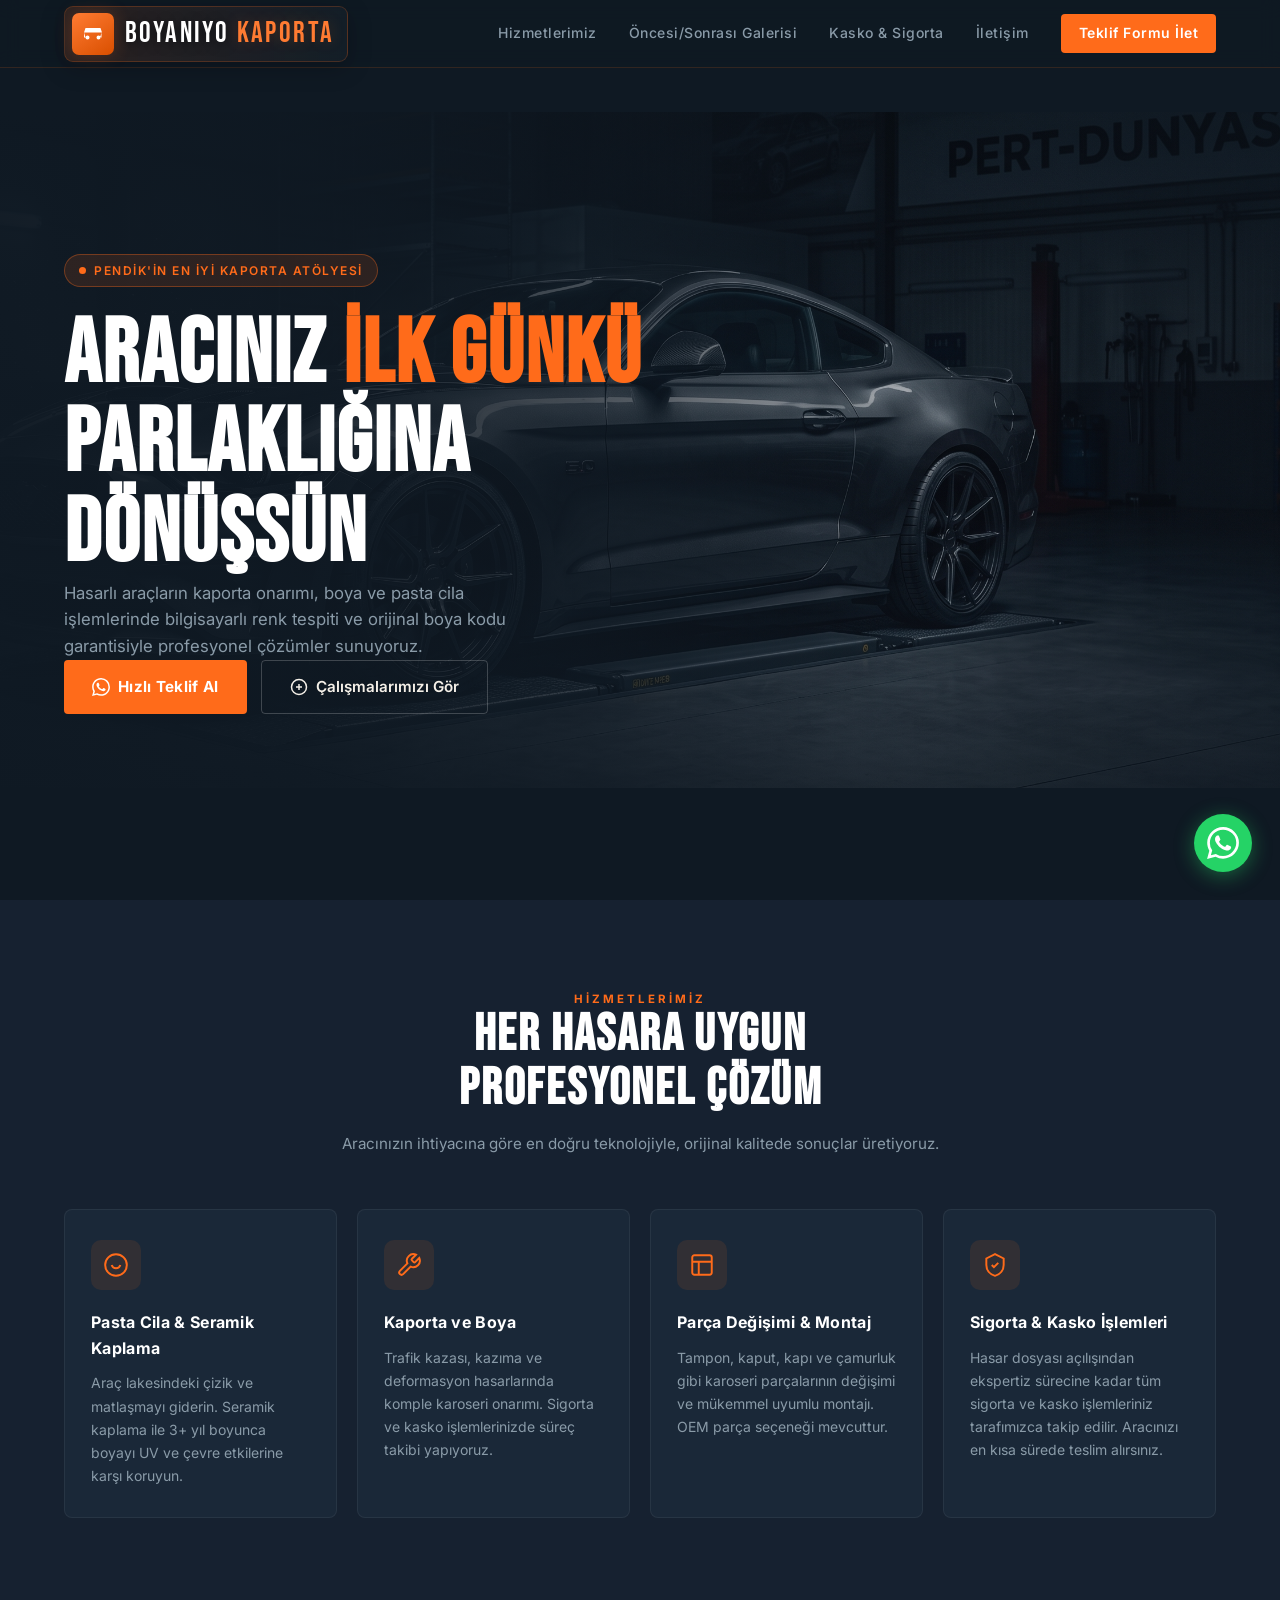
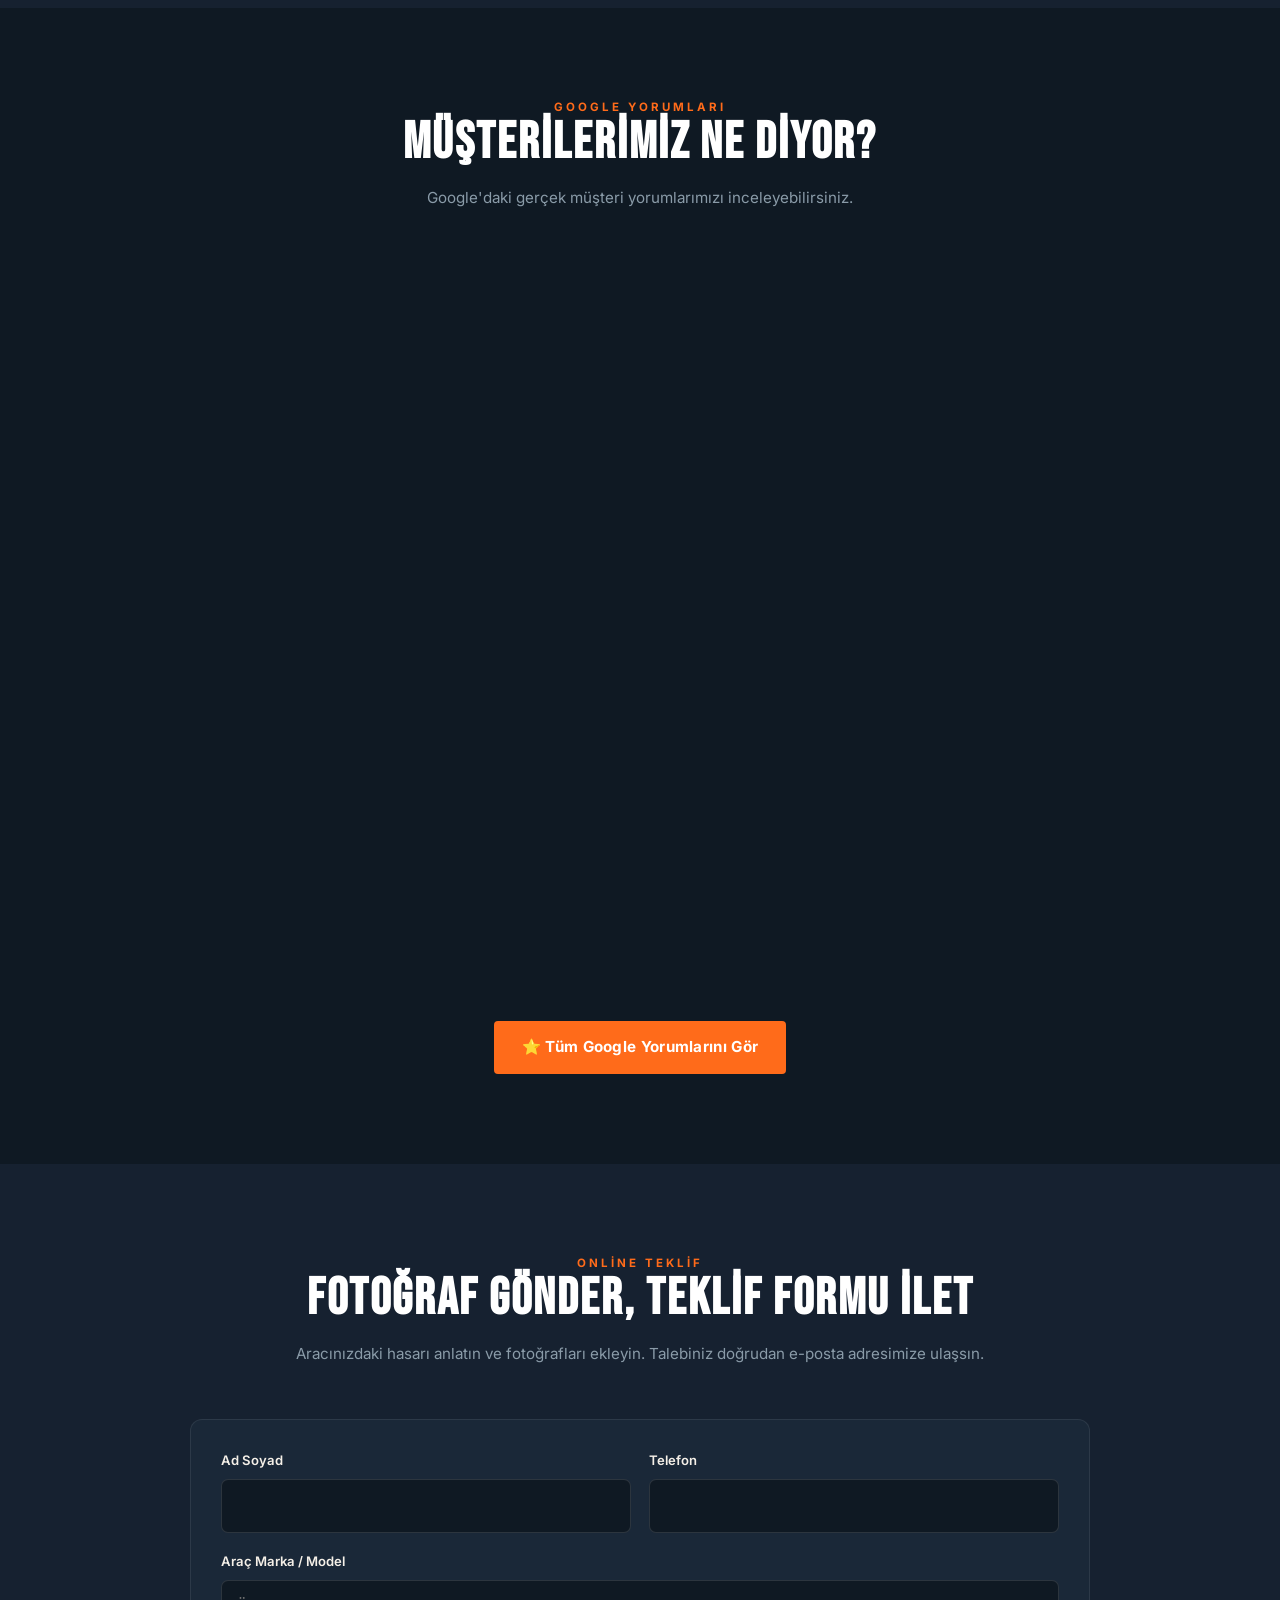
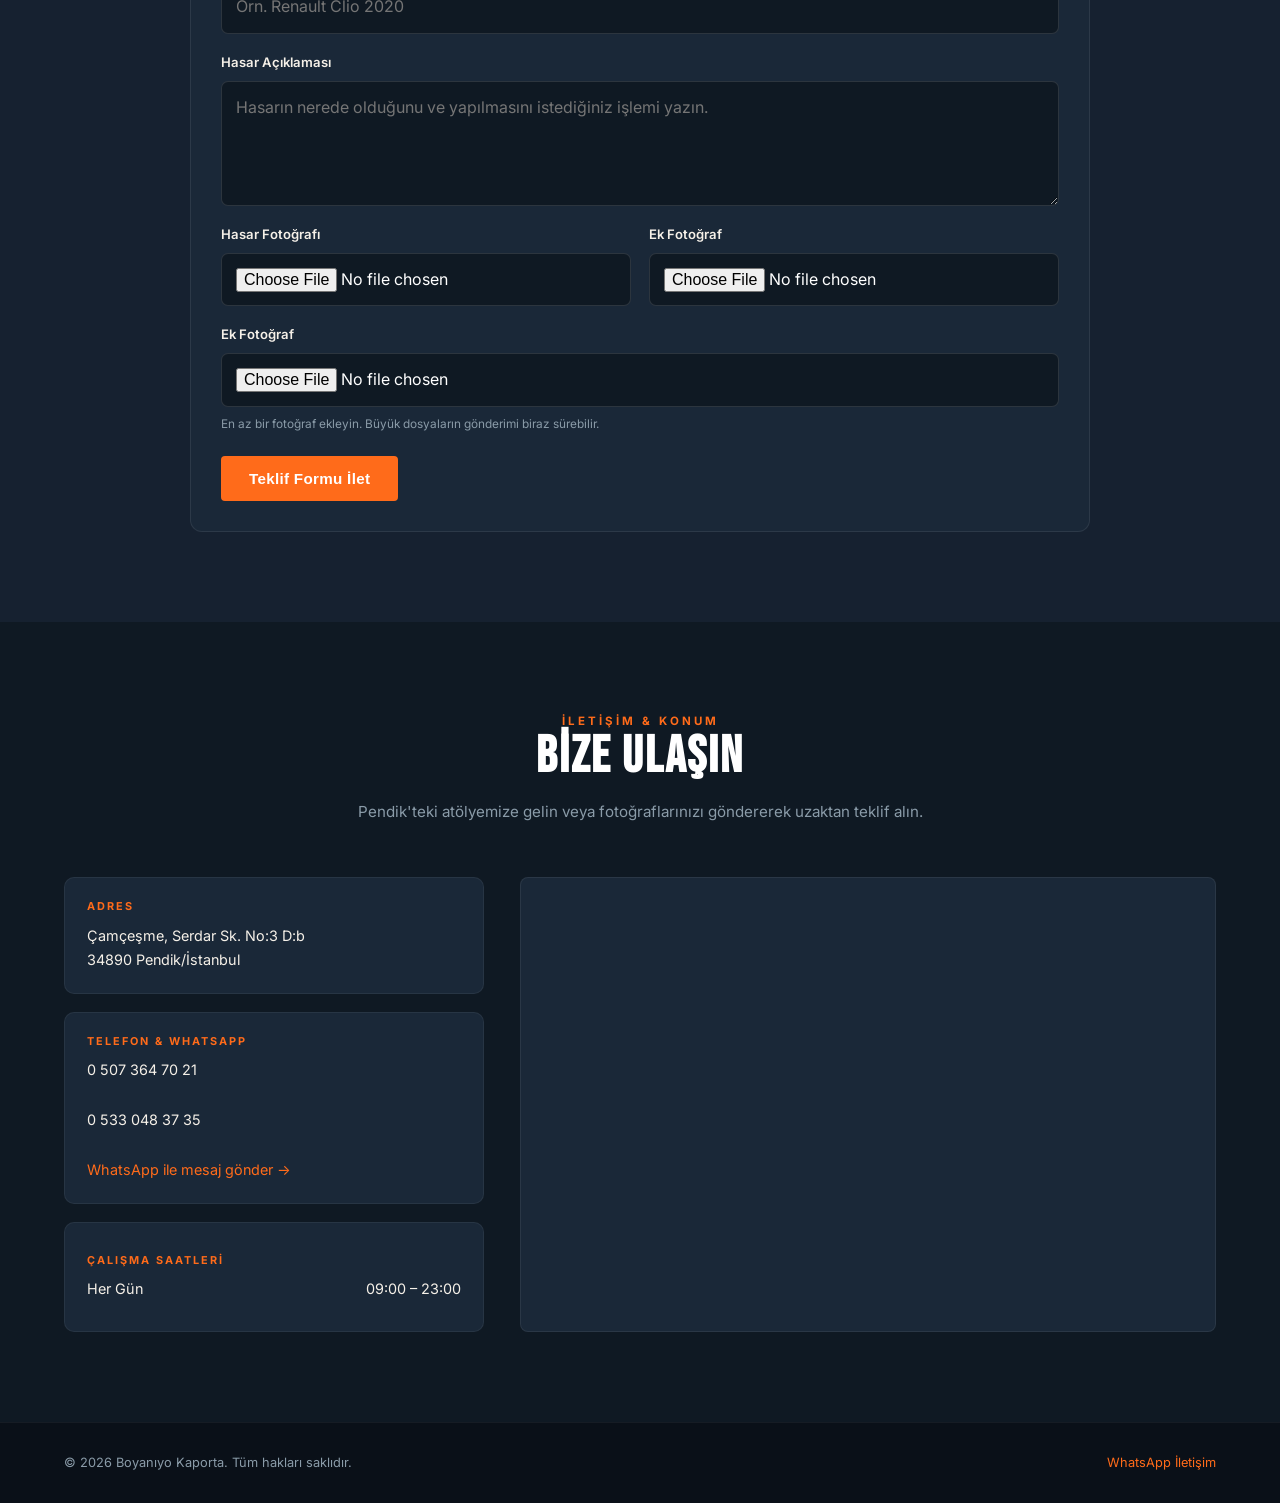
==== index.html @ 4a26e449 "Refine homepage service description" ====
<!DOCTYPE html>
<html lang="tr">
<head>
  <meta charset="UTF-8" />
  <meta name="viewport" content="width=device-width, initial-scale=1.0" />
  <meta name="description" content="Boyanıyo Kaporta – Pendik'te profesyonel oto kaporta ve boya hizmetleri. Fırın boya, PDR, pasta cila, hasar onarımı. Orijinal boya kodu garantisi." />
  <meta name="keywords" content="oto kaporta boya, Pendik kaporta, araç boyama, PDR göçük düzeltme, fırın boya İstanbul, Boyanıyo Kaporta" />
  <title>Boyanıyo Kaporta – Aracınız İlk Günkü Parlaklığına Dönüşsün</title>
  <link rel="preconnect" href="https://fonts.googleapis.com" />
  <link rel="preconnect" href="https://fonts.gstatic.com" crossorigin />
  <link href="https://fonts.googleapis.com/css2?family=Bebas+Neue&family=Inter:wght@300;400;500;600;700&display=swap" rel="stylesheet" />
  <style>
    *, *::before, *::after { box-sizing: border-box; margin: 0; padding: 0; }

    :root {
      --navy: #0F1923;
      --navy-mid: #162130;
      --navy-light: #1E2E3D;
      --orange: #FF6B1A;
      --orange-dark: #D94F00;
      --cream: #F5F0E8;
      --steel: #8A9BA8;
      --white: #FFFFFF;
      --card-bg: #1A2838;
    }

    html { scroll-behavior: smooth; }

    body {
      background: var(--navy);
      color: var(--cream);
      font-family: 'Inter', sans-serif;
      line-height: 1.6;
      overflow-x: hidden;
    }

    /* ── HEADER ── */
    header {
      position: fixed;
      top: 0; left: 0; right: 0;
      z-index: 100;
      display: flex;
      align-items: center;
      justify-content: space-between;
      padding: 0 5%;
      height: 68px;
      background: rgba(15,25,35,0.92);
      backdrop-filter: blur(10px);
      border-bottom: 1px solid rgba(255,107,26,0.15);
      transition: background 0.3s;
    }

    .logo {
      display: flex;
      align-items: center;
      gap: 11px;
      padding: 6px 13px 6px 7px;
      text-decoration: none;
      background: linear-gradient(90deg, rgba(255,107,26,0.12), rgba(255,255,255,0.025));
      border: 1px solid rgba(255,107,26,0.22);
      border-radius: 9px;
      box-shadow: 0 6px 24px rgba(0,0,0,0.22);
      transition: border-color .2s, box-shadow .2s, transform .2s;
    }

    .logo:hover {
      border-color: rgba(255,107,26,0.48);
      box-shadow: 0 8px 28px rgba(0,0,0,0.30), 0 0 20px rgba(255,107,26,0.08);
      transform: translateY(-1px);
    }

    .logo-icon {
      width: 42px; height: 42px;
      background: linear-gradient(145deg, #ff7b32, var(--orange-dark));
      border-radius: 7px;
      display: flex; align-items: center; justify-content: center;
      box-shadow: 0 0 18px rgba(255,107,26,0.22);
    }

    .logo-icon svg { width: 24px; height: 24px; fill: white; }

    .logo-text {
      font-family: 'Bebas Neue', sans-serif;
      font-size: 1.82rem;
      letter-spacing: 2.4px;
      color: #fff;
      line-height: 1;
      text-shadow: 0 2px 12px rgba(0,0,0,0.55);
    }

    .logo-text span {
      color: #ff7b32;
      text-shadow: 0 0 16px rgba(255,107,26,0.20);
    }

    @media (max-width: 1050px) {
      .logo { padding-right: 10px; }
      .logo-text { font-size: 1.55rem; letter-spacing: 1.8px; }
      nav { gap: 18px; }
    }

    @media (max-width: 640px) {
      .logo { padding: 5px 10px 5px 6px; gap: 8px; }
      .logo-icon { width: 36px; height: 36px; }
      .logo-icon svg { width: 21px; height: 21px; }
      .logo-text { font-size: 1.4rem; letter-spacing: 1.5px; }
    }

    nav { display: flex; align-items: center; gap: 32px; }

    nav a {
      color: var(--steel);
      text-decoration: none;
      font-size: 0.875rem;
      font-weight: 500;
      letter-spacing: 0.5px;
      transition: color 0.2s;
    }

    nav a:hover { color: var(--orange); }

    .nav-cta {
      background: var(--orange);
      color: var(--white) !important;
      padding: 8px 18px;
      border-radius: 4px;
      font-weight: 600 !important;
      transition: background 0.2s !important;
    }

    .nav-cta:hover { background: var(--orange-dark) !important; color: var(--white) !important; }

    .hamburger { display: none; flex-direction: column; gap: 5px; cursor: pointer; padding: 4px; }
    .hamburger span { display: block; width: 24px; height: 2px; background: var(--cream); border-radius: 2px; transition: 0.3s; }

    /* ── HERO ── */
    #hero {
      min-height: 100vh;
      display: flex;
      align-items: center;
      position: relative;
      overflow: hidden;
      padding: 68px 5% 0;
    }

    .hero-bg {
      position: absolute;
      inset: 0;
      background-image:
        linear-gradient(90deg,
          rgba(15,25,35,0.98) 0%,
          rgba(15,25,35,0.93) 24%,
          rgba(15,25,35,0.72) 46%,
          rgba(15,25,35,0.23) 72%,
          rgba(15,25,35,0.40) 100%
        ),
        linear-gradient(0deg,
          rgba(15,25,35,0.72) 0%,
          rgba(15,25,35,0.08) 42%,
          rgba(15,25,35,0.26) 100%
        ),
        url("Gemini_Generated_Image_9d4v9p9d4v9p9d4v.png?v=20260721-1");
      background-size: cover, cover, auto 74%;
      background-position: center, center, 82% center;
      background-repeat: no-repeat;
      transform: scale(1.015);
    }

    @media (max-width: 640px) {
      .hero-bg {
        background-image:
          linear-gradient(90deg,
            rgba(15,25,35,0.97) 0%,
            rgba(15,25,35,0.87) 46%,
            rgba(15,25,35,0.48) 100%
          ),
          linear-gradient(0deg,
            rgba(15,25,35,0.82) 0%,
            rgba(15,25,35,0.16) 48%,
            rgba(15,25,35,0.42) 100%
          ),
          url("Gemini_Generated_Image_9d4v9p9d4v9p9d4v.png?v=20260721-1");
        background-position: 64% center;
      }
    }

    .hero-content {
      position: relative;
      z-index: 2;
      max-width: 680px;
    }

    .hero-badge {
      display: inline-flex;
      align-items: center;
      gap: 8px;
      background: rgba(255,107,26,0.12);
      border: 1px solid rgba(255,107,26,0.35);
      color: var(--orange);
      font-size: 0.75rem;
      font-weight: 600;
      letter-spacing: 1.5px;
      text-transform: uppercase;
      padding: 6px 14px;
      border-radius: 20px;
      margin-bottom: 24px;
    }

    .hero-badge::before {
      content: '';
      width: 7px; height: 7px;
      background: var(--orange);
      border-radius: 50%;
      animation: pulse 2s infinite;
    }

    @keyframes pulse {
      0%, 100% { opacity: 1; transform: scale(1); }
      50% { opacity: 0.5; transform: scale(0.8); }
    }

    h1 {
      font-family: 'Bebas Neue', sans-serif;
      font-size: clamp(3rem, 7vw, 6rem);
      line-height: 1.0;
      letter-spacing: 2px;
      color: var(--white);
      : 20px;
    }

    h1 em {
      font-style: normal;
      color: var(--orange);
    }

    .hero-sub {
      font-size: 1.05rem;
      color: var(--steel);
      max-width: 480px;
      : 36px;
      font-weight: 400;
    }

    .hero-actions { display: flex; gap: 14px; flex-wrap: wrap; }

    .btn-primary {
      display: inline-flex;
      align-items: center;
      gap: 8px;
      background: var(--orange);
      color: white;
      padding: 14px 28px;
      border-radius: 4px;
      font-weight: 700;
      font-size: 0.95rem;
      text-decoration: none;
      letter-spacing: 0.3px;
      transition: background 0.2s, transform 0.15s;
      border: none;
      cursor: pointer;
    }

    .btn-primary:hover { background: var(--orange-dark); transform: translateY(-1px); }

    .btn-secondary {
      display: inline-flex;
      align-items: center;
      gap: 8px;
      background: transparent;
      color: var(--cream);
      padding: 14px 28px;
      border-radius: 4px;
      font-weight: 600;
      font-size: 0.95rem;
      text-decoration: none;
      border: 1px solid rgba(255,255,255,0.2);
      transition: border-color 0.2s, color 0.2s;
    }

    .btn-secondary:hover { border-color: var(--orange); color: var(--orange); }

    /* ── SECTION COMMONS ── */
    section { padding: 90px 5%; }

    .section-label {
      font-size: 0.72rem;
      font-weight: 700;
      letter-spacing: 3px;
      text-transform: uppercase;
      color: var(--orange);
      : 12px;
    }

   .section-title{
      font-family:'Bebas Neue',sans-serif;
      font-size:clamp(2rem,4vw,3.2rem);
      letter-spacing:2px;
      color:var(--white);
      margin-bottom:14px;
      line-height:1.05;
      text-align:center;
}

    .section-sub{
      color:var(--steel);
      max-width:700px;
      margin:0 auto;
      font-size:.95rem;
      text-align:center;
      line-height:1.8;
}

    .section-header{
    text-align:center;
    max-width:900px;
    margin:0 auto 52px;
}

    /* ── HİZMETLER ── */
    #hizmetler { background: var(--navy-mid); }

    .services-grid {
      display: grid;
      grid-template-columns: repeat(auto-fit, minmax(240px, 1fr));
      gap: 20px;
      margin-top: 52px;
    }
    .service-card {
      background: var(--card-bg);
      border: 1px solid rgba(255,255,255,0.06);
      border-radius: 8px;
      padding: 30px 26px;
      transition: border-color 0.25s, transform 0.25s;
      position: relative;
      overflow: hidden;
    }


    .service-card::before {
      content: '';
      position: absolute;
      bottom: 0; left: 0; right: 0;
      height: 3px;
      background: var(--orange);
      transform: scaleX(0);
      transform-origin: left;
      transition: transform 0.3s;
    }

    .service-card:hover { border-color: rgba(255,107,26,0.3); transform: translateY(-4px); }
    .service-card:hover::before { transform: scaleX(1); }

    .service-icon {
      width: 50px; height: 50px;
      background: rgba(255,107,26,0.1);
      border-radius: 10px;
      display: flex; align-items: center; justify-content: center;
      margin-bottom: 20px;
    }

    .service-icon svg { width: 26px; height: 26px; }

    .service-card h3 {
      font-size: 1rem;
      font-weight: 700;
      color: var(--white);
      margin-bottom: 10px;
      letter-spacing: 0.3px;
    }

    .service-card p {
      font-size: 0.875rem;
      color: var(--steel);
      line-height: 1.65;
    }

    /* ── BEFORE / AFTER ── */
    #oncesi-sonrasi { background: var(--navy); }

    .ba-wrapper {
      display: grid;
      grid-template-columns: 1fr 1fr;
      gap: 60px;
      align-items: center;
    }

    .ba-info .section-sub { margin-bottom: 24px; }

    .ba-hint {
      display: flex;
      align-items: center;
      gap: 10px;
      color: var(--steel);
      font-size: 0.82rem;
      font-weight: 500;
    }

    .ba-hint svg { width: 20px; height: 20px; opacity: 0.7; }

    .ba-slider-container {
      position: relative;
      width: 100%;
      padding-top: 66%;
      border-radius: 10px;
      overflow: hidden;
      cursor: ew-resize;
      user-select: none;
      box-shadow: 0 30px 70px rgba(0,0,0,0.5);
    }

    .ba-panel {
      position: absolute;
      inset: 0;
      display: flex;
      align-items: center;
      justify-content: center;
    }

    /* AFTER panel – repaired car (gradient green) */
    .ba-after {
      background: linear-gradient(135deg, #1a2a1a 0%, #0d2010 40%, #162520 100%);
    }

    .ba-after .car-svg { opacity: 1; }

    /* BEFORE panel – damaged car (clipped by slider) */
    .ba-before {
      position: absolute;
      inset: 0;
      background: linear-gradient(135deg, #1a1210 0%, #2a1508 40%, #1a1008 100%);
      clip-path: inset(0 50% 0 0);
      transition: clip-path 0.01s;
    }

    .car-svg {
      width: 88%;
      height: auto;
      position: absolute;
      left: 50%;
      top: 50%;
      transform: translate(-50%, -50%);
    }

    /* Divider line */
    .ba-divider {
      position: absolute;
      top: 0; bottom: 0;
      left: 50%;
      width: 2px;
      background: white;
      transform: translateX(-50%);
      z-index: 10;
      pointer-events: none;
      transition: left 0.01s;
    }

    .ba-handle {
      position: absolute;
      top: 50%;
      left: 50%;
      transform: translate(-50%, -50%);
      width: 44px; height: 44px;
      background: white;
      border-radius: 50%;
      box-shadow: 0 4px 20px rgba(0,0,0,0.4);
      display: flex; align-items: center; justify-content: center;
      z-index: 11;
      pointer-events: none;
    }

    .ba-handle svg { width: 22px; height: 22px; }

    .ba-label {
      position: absolute;
      top: 14px;
      font-size: 0.7rem;
      font-weight: 700;
      letter-spacing: 2px;
      text-transform: uppercase;
      background: rgba(0,0,0,0.55);
      backdrop-filter: blur(4px);
      padding: 4px 10px;
      border-radius: 3px;
    }

    .label-before { left: 14px; color: #ff8a8a; }
    .label-after { right: 14px; color: #6fde8f; }

    /* ── TRUST ── */
    #neden-biz { background: var(--navy-mid); }

    .trust-grid {
      display: grid;
      grid-template-columns: repeat(auto-fit, minmax(220px, 1fr));
      gap: 28px;
      margin-top: 52px;
    }

    .trust-item {
      display: flex;
      gap: 18px;
      align-items: flex-start;
    }

    .trust-icon {
      flex-shrink: 0;
      width: 46px; height: 46px;
      background: rgba(255,107,26,0.08);
      border: 1px solid rgba(255,107,26,0.2);
      border-radius: 8px;
      display: flex; align-items: center; justify-content: center;
    }

    .trust-icon svg { width: 22px; height: 22px; }

    .trust-item h4 {
      font-size: 0.9rem;
      font-weight: 700;
      color: var(--white);
      margin-bottom: 5px;
    }

    .trust-item p {
      font-size: 0.82rem;
      color: var(--steel);
      line-height: 1.6;
    }

    /* ── CONTACT ── */
    #iletisim { background: var(--navy); }

    .contact-grid {
display: grid;
grid-template-columns: minmax(320px, 420px) 1fr;
gap: 36px;
align-items: stretch;
max-width: 1180px;
margin: 0 auto;
}
    
.contact-info {
display: flex;
flex-direction: column;
gap: 18px;
}

    .contact-block {
background: var(--card-bg);
border: 1px solid rgba(255,255,255,0.06);
border-radius: 10px;
padding: 20px 22px;
min-height: 110px;
display: flex;
flex-direction: column;
justify-content: center;
}

    .contact-block-label {
      font-size: 0.68rem;
      font-weight: 700;
      letter-spacing: 2px;
      text-transform: uppercase;
      color: var(--orange);
      margin-bottom: 8px;
    }

    .contact-block p, .contact-block a, .contact-block span {
      font-size: 0.9rem;
      color: var(--cream);
      line-height: 1.7;
      text-decoration: none;
    }

    .contact-block a:hover { color: var(--orange); }

    .hours-grid { display: flex; flex-direction: column; gap: 4px; }

    .hours-row {
      display: flex;
      justify-content: space-between;
      font-size: 0.85rem;
      color: var(--steel);
    }

    .hours-row .day { color: var(--cream); }

    .map-container {
      border-radius: 8px;
      overflow: hidden;
      height: 100%;
      min-height: 350px;
      border: 1px solid rgba(255,255,255,0.07);
      position: relative;
      background: var(--card-bg);
    }

    .map-container iframe {
      width: 100%; height: 100%;
      min-height: 350px;
      border: none;
      filter: grayscale(40%) invert(90%) hue-rotate(175deg);
    }

    /* ── CTA SECTION ── */
    .cta-strip {
      background: linear-gradient(135deg, var(--orange-dark), var(--orange));
      padding: 60px 5%;
      text-align: center;
    }

    .cta-strip h2 {
      font-family: 'Bebas Neue', sans-serif;
      font-size: clamp(1.8rem, 4vw, 3rem);
      letter-spacing: 2px;
      color: white;
      margin-bottom: 12px;
    }

    .cta-strip p {
      color: rgba(255,255,255,0.8);
      margin-bottom: 28px;
      font-size: 1rem;
    }

    .cta-strip .btn-primary {
      background: white;
      color: var(--orange-dark);
      font-size: 1rem;
    }

    .cta-strip .btn-primary:hover { background: var(--cream); }

    /* ── WHATSAPP FLOAT ── */
    .wa-float {
      position: fixed;
      bottom: 28px; right: 28px;
      z-index: 999;
      display: flex;
      align-items: center;
      gap: 12px;
    }

    .wa-label {
      background: var(--white);
      color: var(--navy);
      font-size: 0.78rem;
      font-weight: 700;
      padding: 8px 14px;
      border-radius: 20px;
      box-shadow: 0 4px 20px rgba(0,0,0,0.3);
      white-space: nowrap;
      opacity: 0;
      transform: translateX(10px);
      transition: opacity 0.25s, transform 0.25s;
      pointer-events: none;
    }

    .wa-float:hover .wa-label { opacity: 1; transform: translateX(0); }

    .wa-btn {
      width: 58px; height: 58px;
      background: #25D366;
      border-radius: 50%;
      display: flex; align-items: center; justify-content: center;
      box-shadow: 0 4px 20px rgba(37,211,102,0.4);
      text-decoration: none;
      position: relative;
      animation: wa-pulse 3s infinite;
    }

    .wa-btn svg { width: 32px; height: 32px; fill: white; }

    @keyframes wa-pulse {
      0%, 100% { box-shadow: 0 4px 20px rgba(37,211,102,0.4); }
      50% { box-shadow: 0 4px 32px rgba(37,211,102,0.75), 0 0 0 8px rgba(37,211,102,0.12); }
    }

    /* ── FOOTER ── */
    footer {
      background: #0A1018;
      padding: 30px 5%;
      display: flex;
      align-items: center;
      justify-content: space-between;
      border-top: 1px solid rgba(255,255,255,0.05);
      flex-wrap: wrap;
      gap: 16px;
    }

    footer p { font-size: 0.8rem; color: var(--steel); }
    footer a { color: var(--orange); text-decoration: none; font-size: 0.8rem; }

    /* ── MOBILE NAV ── */
    .mobile-nav {
      display: none;
      position: fixed;
      top: 68px; left: 0; right: 0;
      background: var(--navy-mid);
      border-bottom: 1px solid rgba(255,107,26,0.15);
      padding: 20px 5%;
      flex-direction: column;
      gap: 16px;
      z-index: 99;
    }

    .mobile-nav.open { display: flex; }
    .mobile-nav a { color: var(--cream); text-decoration: none; font-size: 1rem; font-weight: 500; }
    .mobile-nav a:hover { color: var(--orange); }

    /* ── RESPONSIVE ── */
    @media (max-width: 900px) {
      .ba-wrapper { grid-template-columns: 1fr; }
      .contact-grid { grid-template-columns: 1fr; }
      .hero-stats { gap: 24px; flex-wrap: wrap; }
    }

    @media (max-width: 640px) {
      nav { display: none; }
      .hamburger { display: flex; }
      section { padding: 64px 5%; }
      .hero-stats { gap: 20px; }
      .stat-num { font-size: 2rem; }
    }

    /* ── KASKO STEPS ── */
    .kasko-step {
      display: flex;
      gap: 20px;
      align-items: flex-start;
      padding: 20px 0;
      border-bottom: 1px solid rgba(255,255,255,0.06);
    }

    .kasko-step-num {
      flex-shrink: 0;
      width: 36px; height: 36px;
      border: 2px solid rgba(255,107,26,0.4);
      border-radius: 50%;
      display: flex; align-items: center; justify-content: center;
      font-family: 'Bebas Neue', sans-serif;
      font-size: 1rem;
      color: var(--orange);
      letter-spacing: 1px;
    }

    .kasko-step-title {
      font-weight: 700;
      font-size: 0.9rem;
      color: var(--white);
      margin-bottom: 4px;
    }

    .kasko-step-desc {
      font-size: 0.82rem;
      color: var(--steel);
      line-height: 1.6;
    }

    /* ── GALLERY TEASER ── */
    .teaser-mosaic {
      display: grid;
      grid-template-columns: 1.6fr 1fr;
      gap: 16px;
      margin-top: 40px;
    }

    .teaser-card {
      display: block;
      text-decoration: none;
      border-radius: 8px;
      overflow: hidden;
      border: 1px solid rgba(255,255,255,0.07);
      transition: border-color 0.25s, transform 0.25s;
    }

    .teaser-card:hover { border-color: rgba(255,107,26,0.4); transform: translateY(-3px); }

    .teaser-inner {
      position: relative;
      overflow: hidden;
    }

    .teaser-main .teaser-inner { height: 260px; }
    .teaser-small .teaser-inner { height: 120px; }

    .teaser-col { display: flex; flex-direction: column; gap: 16px; }

    .teaser-overlay {
      position: absolute;
      inset: 0;
      background: linear-gradient(to top, rgba(15,25,35,0.85) 0%, transparent 60%);
      display: flex;
      align-items: flex-end;
      padding: 16px;
      opacity: 0;
      transition: opacity 0.25s;
    }

    .teaser-card:hover .teaser-overlay { opacity: 1; }

    .teaser-cta-btn {
      background: var(--orange);
      color: white;
      font-size: 0.78rem;
      font-weight: 700;
      padding: 7px 14px;
      border-radius: 3px;
      letter-spacing: 0.3px;
    }

    .teaser-meta {
      display: flex;
      justify-content: space-between;
      align-items: center;
      padding: 10px 14px;
      background: var(--card-bg);
    }

    .teaser-tag {
      font-size: 0.75rem;
      font-weight: 600;
      color: var(--orange);
      letter-spacing: 0.5px;
    }

    .teaser-count {
      font-size: 0.72rem;
      color: var(--steel);
    }

    @media (max-width: 700px) {
      .teaser-mosaic { grid-template-columns: 1fr; }
      .teaser-col { flex-direction: row; }
      .teaser-small .teaser-inner { height: 100px; }
    }

    @media (max-width: 900px) {
      #kasko > div { grid-template-columns: 1fr !important; }
    }
  
    /* ── EMAIL QUOTE FORM ── */
    #teklif { background:var(--navy-mid); }
    .quote-form { max-width:900px; margin:42px auto 0; padding:30px; background:var(--card-bg); border:1px solid rgba(255,255,255,.08); border-radius:12px; }
    .form-grid { display:grid; grid-template-columns:repeat(2,minmax(0,1fr)); gap:18px; }
    .form-field { display:flex; flex-direction:column; gap:8px; }
    .form-field.full { grid-column:1/-1; }
    .form-field label { color:var(--cream); font-size:.82rem; font-weight:600; }
    .form-field input,.form-field textarea { width:100%; border:1px solid rgba(255,255,255,.12); border-radius:7px; background:var(--navy); color:var(--white); font:inherit; padding:13px 14px; outline:none; }
    .form-field textarea { min-height:125px; resize:vertical; }
    .form-field input:focus,.form-field textarea:focus { border-color:var(--orange); box-shadow:0 0 0 3px rgba(255,107,26,.12); }
    .file-note { color:var(--steel); font-size:.74rem; }
    .quote-submit { margin-top:22px; border:0; cursor:pointer; }
    .quote-success { display:none; max-width:900px; margin:22px auto 0; padding:16px 18px; border:1px solid rgba(111,222,143,.35); border-radius:8px; background:rgba(111,222,143,.08); color:#9aefb2; text-align:center; }
    @media(max-width:640px){.quote-form{padding:22px 18px}.form-grid{grid-template-columns:1fr}.form-field.full{grid-column:auto}}

  </style>
</head>
<body>

<header id="top">
  <a href="#" class="logo" aria-label="Boyanıyo Kaporta Ana Sayfa">
    <div class="logo-icon">
      <svg viewBox="0 0 24 24" xmlns="http://www.w3.org/2000/svg"><path d="M3 10.5L4.5 6h15l1.5 4.5M3 10.5v5h1.5M3 10.5H1.5M20.5 10.5v5H19M20.5 10.5H22M4.5 15.5a2 2 0 1 0 4 0 2 2 0 0 0-4 0m11 0a2 2 0 1 0 4 0 2 2 0 0 0-4 0M6.5 15.5h7"/></svg>
    </div>
    <span class="logo-text">BOYANIYO<span> KAPORTA</span></span>
  </a>

  <nav aria-label="Ana Menü">
    <a href="#hizmetler">Hizmetlerimiz</a>
    <a href="galeri.html">Öncesi/Sonrası Galerisi</a>
    <a href="#kasko">Kasko & Sigorta</a>
    <a href="#iletisim">İletişim</a>
    <a href="#teklif" class="nav-cta">Teklif Formu İlet</a>
  </nav>

  <button class="hamburger" aria-label="Menüyü Aç/Kapat" onclick="document.querySelector('.mobile-nav').classList.toggle('open')">
    <span></span><span></span><span></span>
  </button>
</header>

<nav class="mobile-nav" aria-label="Mobil Menü">
  <a href="#hizmetler" onclick="this.closest('.mobile-nav').classList.remove('open')">Hizmetlerimiz</a>
  <a href="galeri.html" onclick="this.closest('.mobile-nav').classList.remove('open')">Öncesi/Sonrası Galerisi</a>
  <a href="#kasko" onclick="this.closest('.mobile-nav').classList.remove('open')">Kasko & Sigorta</a>
  <a href="#iletisim" onclick="this.closest('.mobile-nav').classList.remove('open')">İletişim</a>
  <a href="https://wa.me/905073647021?text=Merhaba%2C+arac%C4%B1m%C4%B1n+hasar%C4%B1n%C4%B1+gidermek+i%C3%A7in+bilgi+almak+istiyorum." target="_blank" rel="noopener">📲 WhatsApp Teklif Al</a>
</nav>

<section id="hero" aria-label="Ana Bölüm">
  <div class="hero-bg" role="presentation"></div>
  <div class="hero-content">
    <div class="hero-badge">Pendik'in En İyi Kaporta Atölyesi</div>
    <h1>Aracınız <em>İlk Günkü</em><br>Parlaklığına<br>Dönüşsün</h1>
    <p class="hero-sub">Hasarlı araçların kaporta onarımı, boya ve pasta cila işlemlerinde bilgisayarlı renk tespiti ve orijinal boya kodu garantisiyle profesyonel çözümler sunuyoruz.</p>
    <div class="hero-actions">
      <a href="https://wa.me/905073647021?text=Merhaba%2C+arac%C4%B1m%C4%B1n+hasar%C4%B1n%C4%B1+g%C3%B6nderip+fiyat+teklifi+almak+istiyorum." class="btn-primary" target="_blank" rel="noopener">
        <svg width="18" height="18" fill="white" viewBox="0 0 24 24"><path d="M17.472 14.382c-.297-.149-1.758-.867-2.03-.967-.273-.099-.471-.148-.67.15-.197.297-.767.966-.94 1.164-.173.199-.347.223-.644.075-.297-.15-1.255-.463-2.39-1.475-.883-.788-1.48-1.761-1.653-2.059-.173-.297-.018-.458.13-.606.134-.133.298-.347.446-.52.149-.174.198-.298.298-.497.099-.198.05-.371-.025-.52-.075-.149-.669-1.612-.916-2.207-.242-.579-.487-.5-.669-.51-.173-.008-.371-.01-.57-.01-.198 0-.52.074-.792.372-.272.297-1.04 1.016-1.04 2.479 0 1.462 1.065 2.875 1.213 3.074.149.198 2.096 3.2 5.077 4.487.709.306 1.262.489 1.694.625.712.227 1.36.195 1.871.118.571-.085 1.758-.719 2.006-1.413.248-.694.248-1.289.173-1.413-.074-.124-.272-.198-.57-.347m-5.421 7.403h-.004a9.87 9.87 0 0 1-5.031-1.378l-.361-.214-3.741.982.998-3.648-.235-.374a9.86 9.86 0 0 1-1.51-5.26c.001-5.45 4.436-9.884 9.888-9.884 2.64 0 5.122 1.03 6.988 2.898a9.825 9.825 0 0 1 2.893 6.994c-.003 5.45-4.437 9.884-9.885 9.884m8.413-18.297A11.815 11.815 0 0 0 12.05 0C5.495 0 .16 5.335.157 11.892c0 2.096.547 4.142 1.588 5.945L.057 24l6.305-1.654a11.882 11.882 0 0 0 5.683 1.448h.005c6.554 0 11.89-5.335 11.893-11.893a11.821 11.821 0 0 0-3.48-8.413z"/></svg>
        Hızlı Teklif Al
      </a>
      <a href="galeri.html" class="btn-secondary">
        <svg width="18" height="18" fill="none" stroke="currentColor" stroke-width="2" viewBox="0 0 24 24"><circle cx="12" cy="12" r="10"/><path d="M12 8v8m-4-4h8"/></svg>
        Çalışmalarımızı Gör
      </a>
    </div>
  </div>
</section>

<section id="hizmetler" aria-labelledby="hizmetler-title">
  <div class="section-header">
    <div class="section-label">Hizmetlerimiz</div>
    <h2 class="section-title" id="hizmetler-title">Her Hasara Uygun<br>Profesyonel Çözüm</h2>
    <p class="section-sub">Aracınızın ihtiyacına göre en doğru teknolojiyle, orijinal kalitede sonuçlar üretiyoruz.</p>
  </div>
  <div class="services-grid">

   
    <article class="service-card">
      <div class="service-icon"><svg viewBox="0 0 24 24" fill="none" stroke="#FF6B1A" stroke-width="1.8"><path d="M12 22C6.477 22 2 17.523 2 12S6.477 2 12 2s10 4.477 10 10-4.477 10-10 10z"/><path d="M8 12s1 3 4 3 4-3 4-3"/><path d="M9 9h.01M15 9h.01"/></svg></div>
      <h3>Pasta Cila & Seramik Kaplama</h3>
      <p>Araç lakesindeki çizik ve matlaşmayı giderin. Seramik kaplama ile 3+ yıl boyunca boyayı UV ve çevre etkilerine karşı koruyun.</p>
    </article>
    <article class="service-card">
      <div class="service-icon"><svg viewBox="0 0 24 24" fill="none" stroke="#FF6B1A" stroke-width="1.8"><path d="M14.7 6.3a1 1 0 0 0 0 1.4l1.6 1.6a1 1 0 0 0 1.4 0l3.77-3.77a6 6 0 0 1-7.94 7.94l-6.91 6.91a2.12 2.12 0 0 1-3-3l6.91-6.91a6 6 0 0 1 7.94-7.94l-3.76 3.76z"/></svg></div>
      <h3>Kaporta ve Boya</h3>
      <p>Trafik kazası, kazıma ve deformasyon hasarlarında komple karoseri onarımı. Sigorta ve kasko işlemlerinizde süreç takibi yapıyoruz.</p>
    </article>
    <article class="service-card">
      <div class="service-icon"><svg viewBox="0 0 24 24" fill="none" stroke="#FF6B1A" stroke-width="1.8"><rect x="3" y="3" width="18" height="18" rx="2"/><path d="M3 9h18M9 21V9"/></svg></div>
      <h3>Parça Değişimi & Montaj</h3>
      <p>Tampon, kaput, kapı ve çamurluk gibi karoseri parçalarının değişimi ve mükemmel uyumlu montajı. OEM parça seçeneği mevcuttur.</p>
    </article>
   <article class="service-card">
  <div class="service-icon">
    <svg viewBox="0 0 24 24" fill="none" stroke="#FF6B1A" stroke-width="1.8">
      <path d="M12 2L4 6v6c0 5 3.4 8.7 8 10 4.6-1.3 8-5 8-10V6l-8-4z"/>
      <path d="M9 12l2 2 4-4"/>
    </svg>
  </div>
  <h3>Sigorta & Kasko İşlemleri</h3>
  <p>Hasar dosyası açılışından ekspertiz sürecine kadar tüm sigorta ve kasko işlemleriniz tarafımızca takip edilir. Aracınızı en kısa sürede teslim alırsınız.</p>
</article>
  </div>
</section>

<section id="yorumlar" aria-labelledby="yorumlar-title">
  <div class="section-header">
    <div class="section-label">Google Yorumları</div>
    <h2 class="section-title" id="yorumlar-title">Müşterilerimiz Ne Diyor?</h2>
    <p class="section-sub">Google'daki gerçek müşteri yorumlarımızı inceleyebilirsiniz.</p>
  </div>

  <div style="width:100vw;margin-left:calc(50% - 50vw);">
    <iframe
      src="https://ced6f1683f7648f2981a750882af48ad.elf.site"
      title="Boyanıyo Kaporta Google Yorumları"
      loading="lazy"
      style="width:100%;height:750px;border:none;display:block;">
    </iframe>

    <div style="text-align:center;margin-top:8px;">
      <a href="https://share.google/eWiDRQugWmMFdNBzB" target="_blank" rel="noopener" class="btn-primary">
        ⭐ Tüm Google Yorumlarını Gör
      </a>
    </div>
  </div>
</section>


<section id="teklif" aria-labelledby="quote-title">
  <div class="section-header">
    <div class="section-label">Online Teklif</div>
    <h2 class="section-title" id="quote-title">Fotoğraf Gönder, Teklif Formu İlet</h2>
    <p class="section-sub">Aracınızdaki hasarı anlatın ve fotoğrafları ekleyin. Talebiniz doğrudan e-posta adresimize ulaşsın.</p>
  </div>
  <div class="quote-success" id="quote-success">Talebiniz gönderildi. En kısa sürede sizinle iletişime geçeceğiz.</div>
  <form class="quote-form" action="https://formsubmit.co/damla.irak@outlook.com" method="POST" enctype="multipart/form-data">
    <input type="hidden" name="_subject" value="Boyanıyo Kaporta – Yeni Teklif Talebi">
    <input type="hidden" name="_template" value="table">
    <input type="hidden" name="_captcha" value="true">
    <input type="hidden" name="_next" value="https://dammyy22.github.io/BoyaniyoKaporta/?teklif=alindi#teklif">
    <div class="form-grid">
      <div class="form-field"><label for="quote-name">Ad Soyad</label><input id="quote-name" name="Ad Soyad" type="text" autocomplete="name" required></div>
      <div class="form-field"><label for="quote-phone">Telefon</label><input id="quote-phone" name="Telefon" type="tel" autocomplete="tel" inputmode="tel" required></div>
      <div class="form-field full"><label for="quote-car">Araç Marka / Model</label><input id="quote-car" name="Araç Marka Model" type="text" placeholder="Örn. Renault Clio 2020" required></div>
      <div class="form-field full"><label for="quote-damage">Hasar Açıklaması</label><textarea id="quote-damage" name="Hasar Açıklaması" placeholder="Hasarın nerede olduğunu ve yapılmasını istediğiniz işlemi yazın." required></textarea></div>
      <div class="form-field"><label for="quote-photo-1">Hasar Fotoğrafı</label><input id="quote-photo-1" name="Hasar Fotoğrafı 1" type="file" accept="image/*" required></div>
      <div class="form-field"><label for="quote-photo-2">Ek Fotoğraf</label><input id="quote-photo-2" name="Hasar Fotoğrafı 2" type="file" accept="image/*"></div>
      <div class="form-field full"><label for="quote-photo-3">Ek Fotoğraf</label><input id="quote-photo-3" name="Hasar Fotoğrafı 3" type="file" accept="image/*"><span class="file-note">En az bir fotoğraf ekleyin. Büyük dosyaların gönderimi biraz sürebilir.</span></div>
    </div>
    <button class="btn-primary quote-submit" type="submit">Teklif Formu İlet</button>
  </form>
</section>

<section id="iletisim" aria-labelledby="contact-title">
  <div class="section-header">
    <div class="section-label">İletişim & Konum</div>
    <h2 class="section-title" id="contact-title">Bize Ulaşın</h2>
    <p class="section-sub">Pendik'teki atölyemize gelin veya fotoğraflarınızı göndererek uzaktan teklif alın.</p>
  </div>

  <div class="contact-grid">
    <div class="contact-info">
      <div class="contact-block">
        <div class="contact-block-label">Adres</div>
        <p>Çamçeşme, Serdar Sk. No:3 D:b<br>34890 Pendik/İstanbul</p>
      </div>

      <div class="contact-block">
        <div class="contact-block-label">Telefon & WhatsApp</div>
        <a href="tel:+905073647021">0 507 364 70 21</a><br>
        <span>0 533 048 37 35</span><br>
        <a href="https://wa.me/905073647021?text=Merhaba%2C+arac%C4%B1m%C4%B1n+hasar%C4%B1n%C4%B1+g%C3%B6nderip+fiyat+teklifi+almak+istiyorum." target="_blank" rel="noopener" style="color:var(--orange);">WhatsApp ile mesaj gönder →</a>
      </div>

      <div class="contact-block">
        <div class="contact-block-label">Çalışma Saatleri</div>
        <div class="hours-grid">
          <div class="hours-row">
            <span class="day">Her Gün</span>
            <span>09:00 – 23:00</span>
          </div>
        </div>
      </div>
    </div>

    <div class="map-container">
      <iframe
        src="https://maps.google.com/maps?q=%C3%87am%C3%A7e%C5%9Fme%20Serdar%20Sokak%20No%203%20Pendik%20%C4%B0stanbul&t=&z=17&ie=UTF8&iwloc=&output=embed"
        title="Boyanıyo Kaporta Harita"
        allowfullscreen
        loading="lazy"
        referrerpolicy="no-referrer-when-downgrade">
      </iframe>
    </div>
  </div>
</section>

<footer>
  <p>© 2026 Boyanıyo Kaporta. Tüm hakları saklıdır.</p>
  <a href="https://wa.me/905073647021" target="_blank" rel="noopener">WhatsApp İletişim</a>
</footer>

<div class="wa-float" aria-label="WhatsApp ile İletişime Geç">
  <span class="wa-label">WhatsApp</span>
  <a class="wa-btn" href="https://wa.me/905073647021" target="_blank" rel="noopener">
    <svg viewBox="0 0 24 24" xmlns="http://www.w3.org/2000/svg"><path d="M17.472 14.382c-.297-.149-1.758-.867-2.03-.967-.273-.099-.471-.148-.67.15-.197.297-.767.966-.94 1.164-.173.199-.347.223-.644.075-.297-.15-1.255-.463-2.39-1.475-.883-.788-1.48-1.761-1.653-2.059-.173-.297-.018-.458.13-.606.134-.133.298-.347.446-.52.149-.174.198-.298.298-.497.099-.198.05-.371-.025-.52-.075-.149-.669-1.612-.916-2.207-.242-.579-.487-.5-.669-.51-.173-.008-.371-.01-.57-.01-.198 0-.52.074-.792.372-.272.297-1.04 1.016-1.04 2.479 0 1.462 1.065 2.875 1.213 3.074.149.198 2.096 3.2 5.077 4.487.709.306 1.262.489 1.694.625.712.227 1.36.195 1.871.118.571-.085 1.758-.719 2.006-1.413.248-.694.248-1.289.173-1.413-.074-.124-.272-.198-.57-.347m-5.421 7.403h-.004a9.87 9.87 0 0 1-5.031-1.378l-.361-.214-3.741.982.998-3.648-.235-.374a9.86 9.86 0 0 1-1.51-5.26c.001-5.45 4.436-9.884 9.888-9.884 2.64 0 5.122 1.03 6.988 2.898a9.825 9.825 0 0 1 2.893 6.994c-.003 5.45-4.437 9.884-9.885 9.884m8.413-18.297A11.815 11.815 0 0 0 12.05 0C5.495 0 .16 5.335.157 11.892c0 2.096.547 4.142 1.588 5.945L.057 24l6.305-1.654a11.882 11.882 0 0 0 5.683 1.448h.005c6.554 0 11.89-5.335 11.893-11.893a11.821 11.821 0 0 0-3.48-8.413z"/></svg>
  </a>
</div>

<script>
  (function quoteSuccessInit(){
    const notice=document.getElementById('quote-success');
    if(new URLSearchParams(location.search).get('teklif')==='alindi'&&notice) notice.style.display='block';
  })();
</script>
</body>
</html>
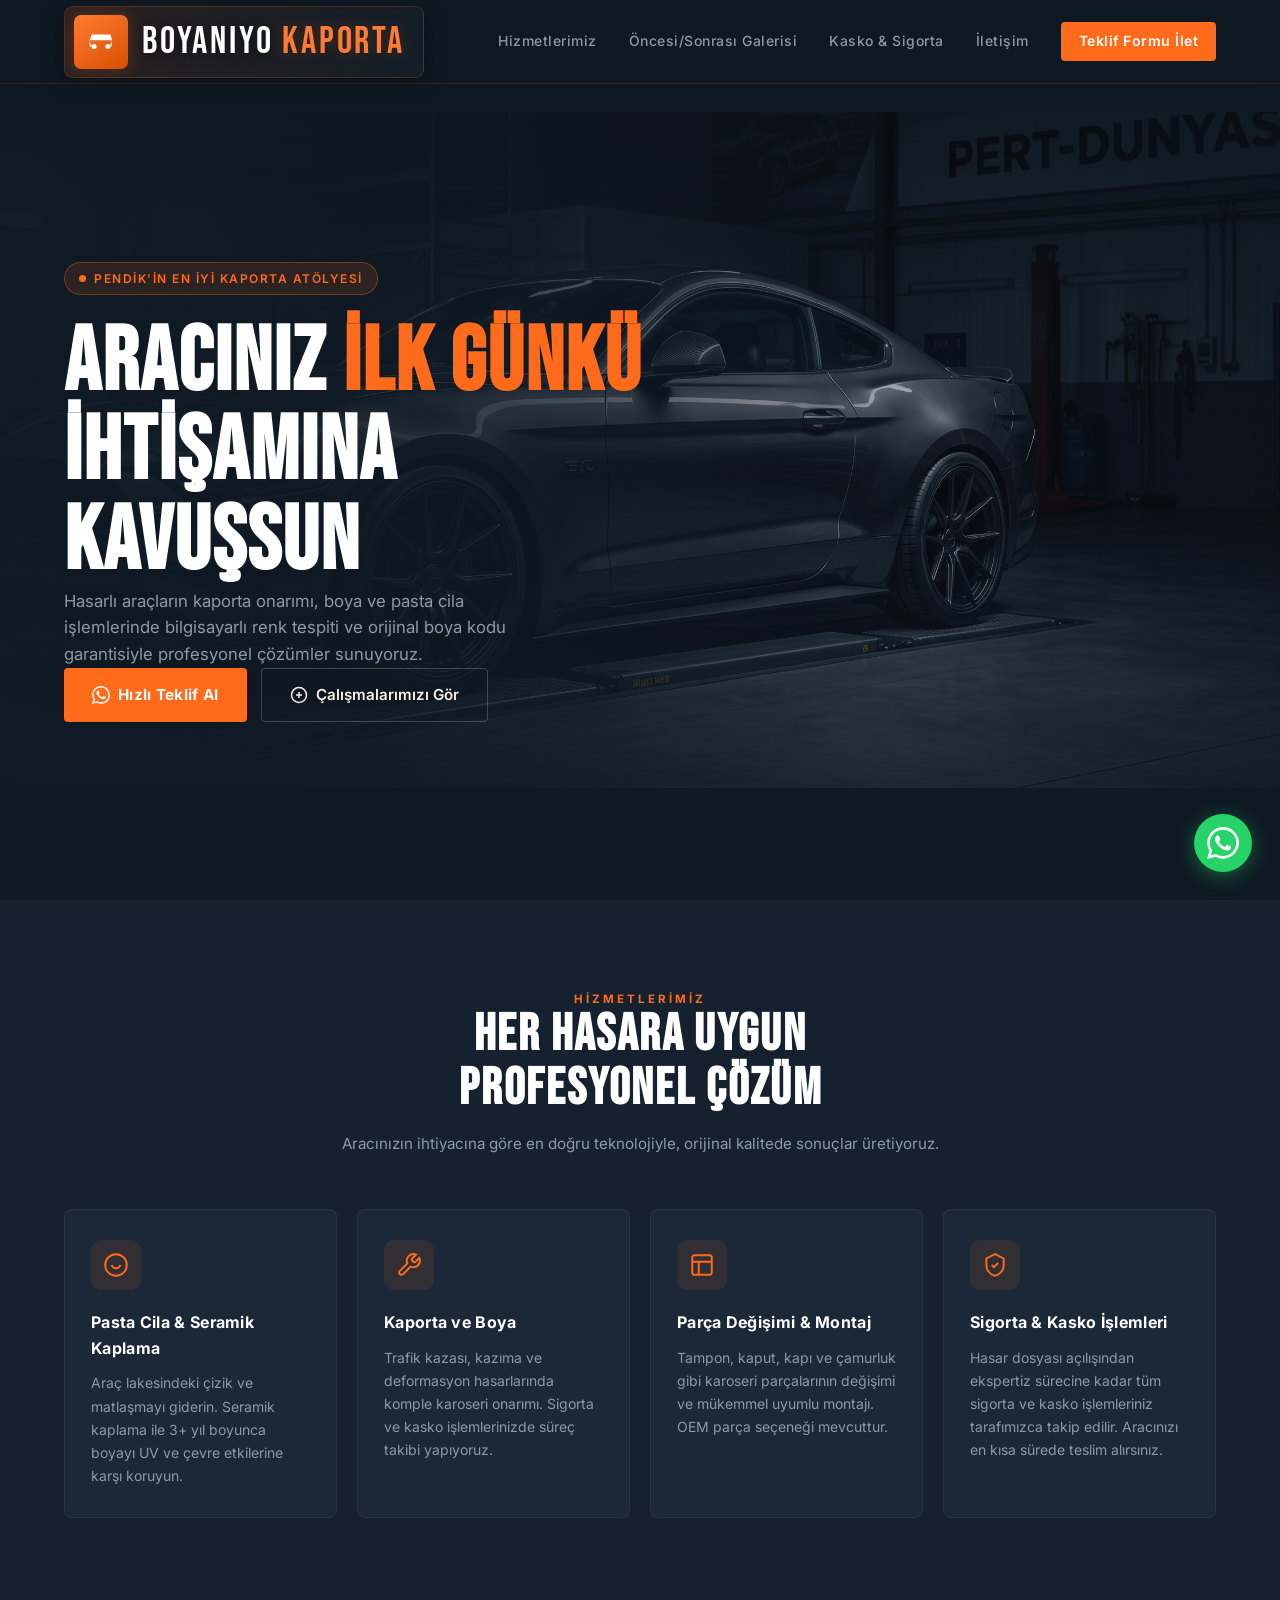
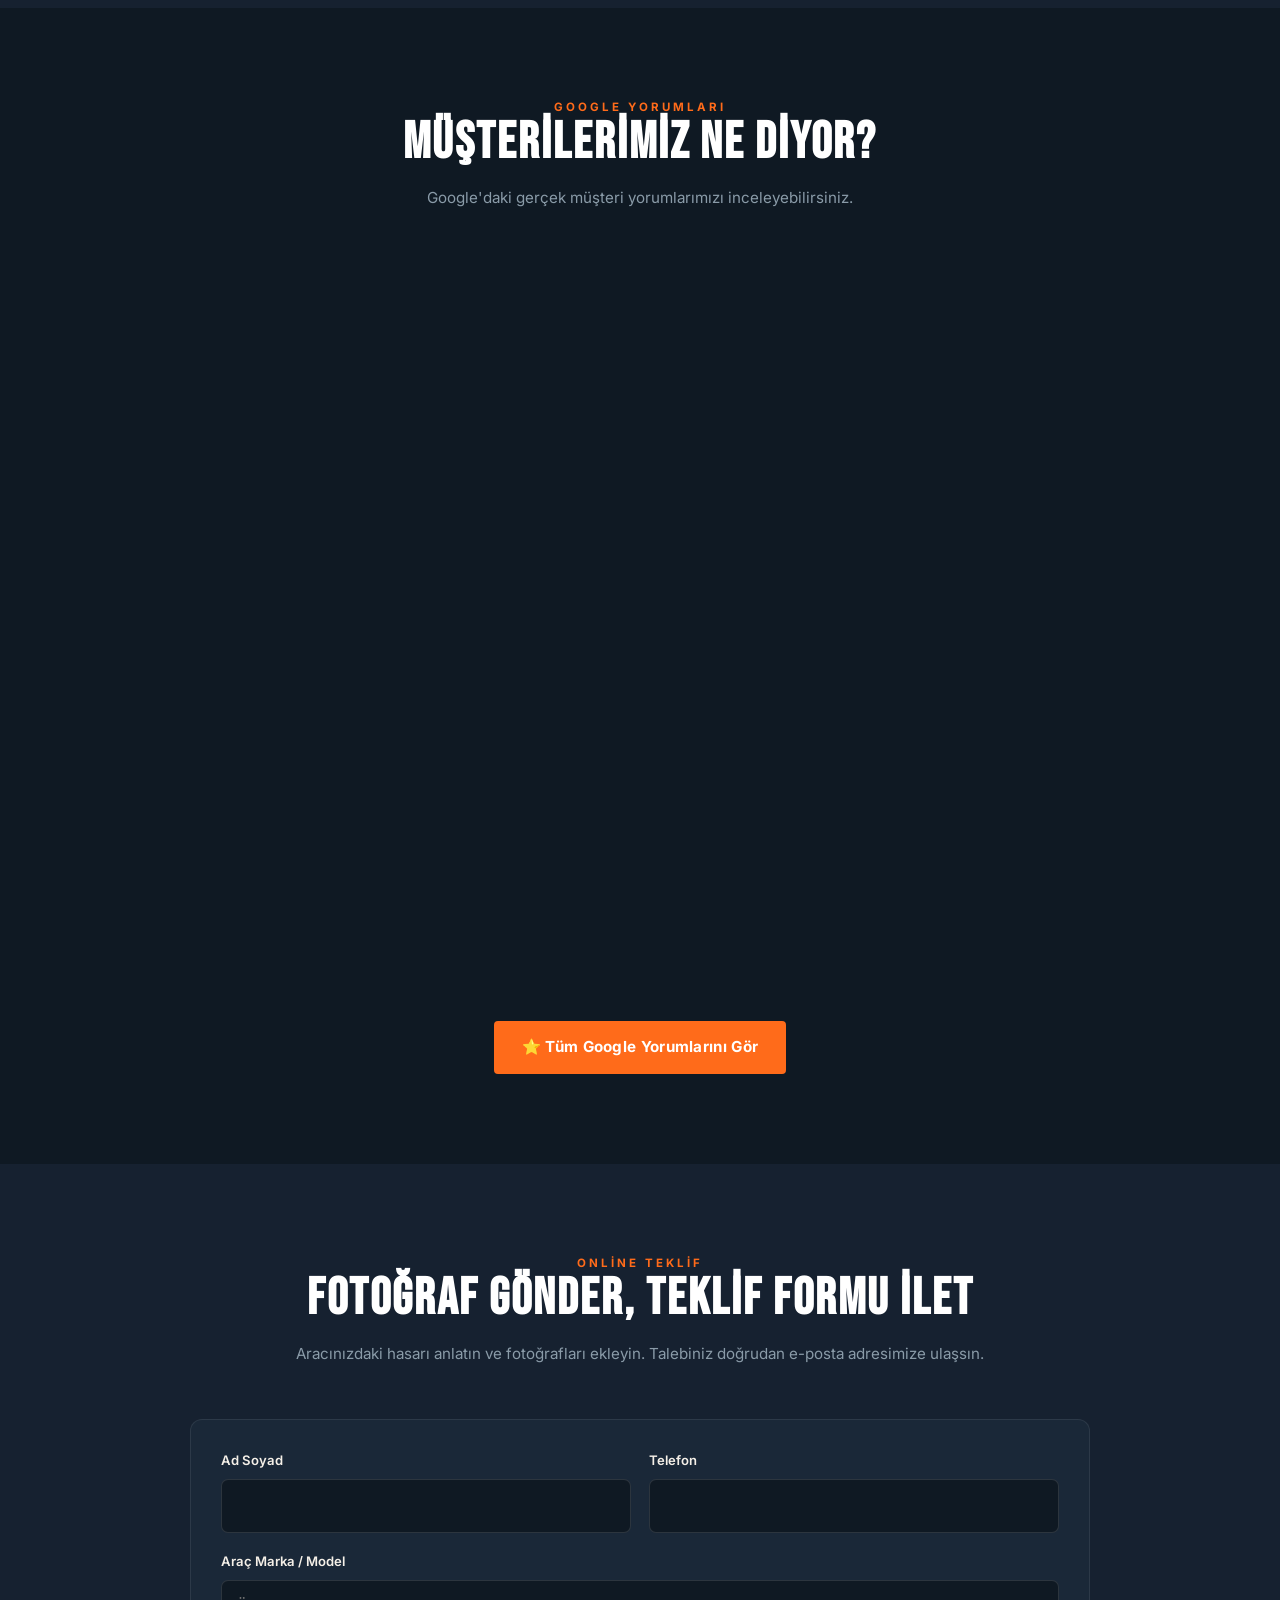
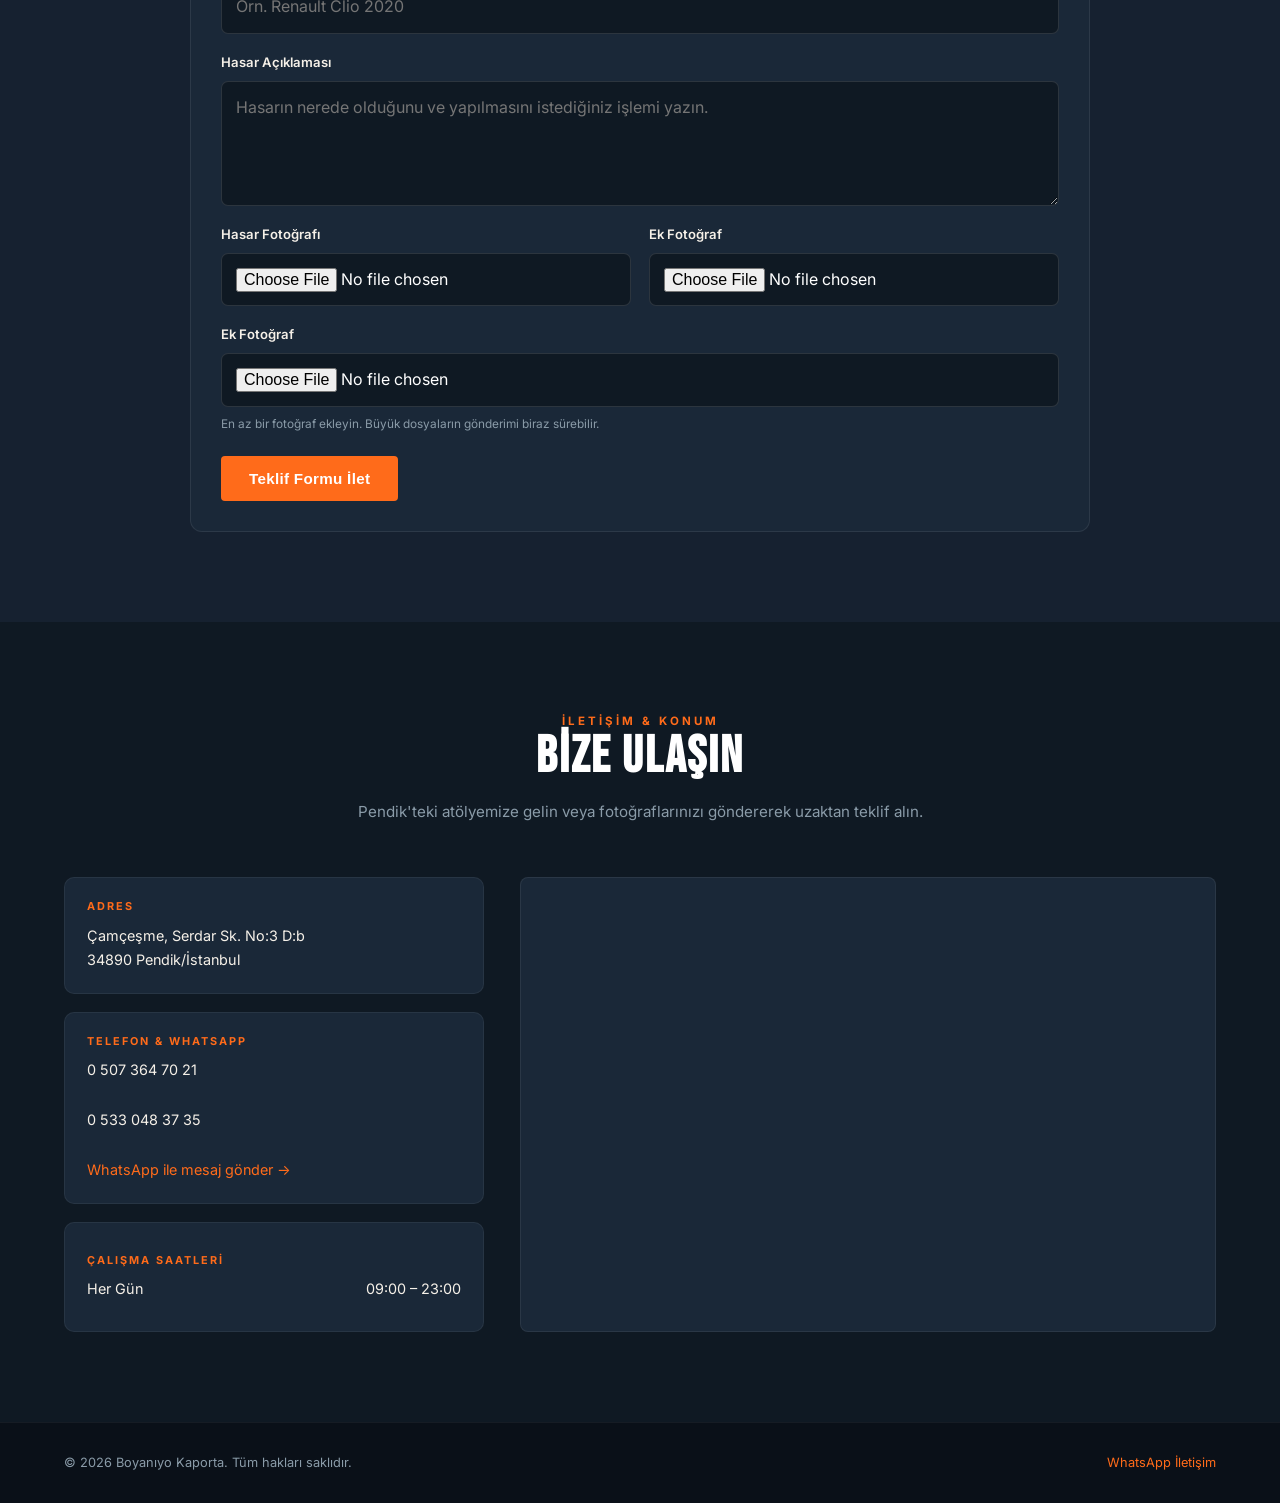
==== commit 8a8ac38d: "Update hero slogan and enlarge homepage brand" ====
--- a/index.html
+++ b/index.html
@@ -43,7 +43,7 @@
       align-items: center;
       justify-content: space-between;
       padding: 0 5%;
-      height: 68px;
+      height: 84px;
       background: rgba(15,25,35,0.92);
       backdrop-filter: blur(10px);
       border-bottom: 1px solid rgba(255,107,26,0.15);
@@ -53,8 +53,8 @@
     .logo {
       display: flex;
       align-items: center;
-      gap: 11px;
-      padding: 6px 13px 6px 7px;
+      gap: 14px;
+      padding: 8px 18px 8px 9px;
       text-decoration: none;
       background: linear-gradient(90deg, rgba(255,107,26,0.12), rgba(255,255,255,0.025));
       border: 1px solid rgba(255,107,26,0.22);
@@ -70,19 +70,19 @@
     }
 
     .logo-icon {
-      width: 42px; height: 42px;
+      width: 54px; height: 54px;
       background: linear-gradient(145deg, #ff7b32, var(--orange-dark));
       border-radius: 7px;
       display: flex; align-items: center; justify-content: center;
       box-shadow: 0 0 18px rgba(255,107,26,0.22);
     }
 
-    .logo-icon svg { width: 24px; height: 24px; fill: white; }
+    .logo-icon svg { width: 30px; height: 30px; fill: white; }
 
     .logo-text {
       font-family: 'Bebas Neue', sans-serif;
-      font-size: 1.82rem;
-      letter-spacing: 2.4px;
+      font-size: 2.35rem;
+      letter-spacing: 2.8px;
       color: #fff;
       line-height: 1;
       text-shadow: 0 2px 12px rgba(0,0,0,0.55);
@@ -94,16 +94,20 @@
     }
 
     @media (max-width: 1050px) {
-      .logo { padding-right: 10px; }
-      .logo-text { font-size: 1.55rem; letter-spacing: 1.8px; }
+      header { height: 74px; }
+      .logo { padding: 6px 12px 6px 7px; gap: 10px; }
+      .logo-icon { width: 44px; height: 44px; }
+      .logo-icon svg { width: 25px; height: 25px; }
+      .logo-text { font-size: 1.75rem; letter-spacing: 2px; }
       nav { gap: 18px; }
     }
 
     @media (max-width: 640px) {
+      header { height: 72px; }
       .logo { padding: 5px 10px 5px 6px; gap: 8px; }
-      .logo-icon { width: 36px; height: 36px; }
-      .logo-icon svg { width: 21px; height: 21px; }
-      .logo-text { font-size: 1.4rem; letter-spacing: 1.5px; }
+      .logo-icon { width: 38px; height: 38px; }
+      .logo-icon svg { width: 22px; height: 22px; }
+      .logo-text { font-size: 1.5rem; letter-spacing: 1.6px; }
     }
 
     nav { display: flex; align-items: center; gap: 32px; }
@@ -140,7 +144,7 @@
       align-items: center;
       position: relative;
       overflow: hidden;
-      padding: 68px 5% 0;
+      padding: 84px 5% 0;
     }
 
     .hero-bg {
@@ -694,7 +698,7 @@
     .mobile-nav {
       display: none;
       position: fixed;
-      top: 68px; left: 0; right: 0;
+      top: 72px; left: 0; right: 0;
       background: var(--navy-mid);
       border-bottom: 1px solid rgba(255,107,26,0.15);
       padding: 20px 5%;
@@ -890,7 +894,7 @@
   <div class="hero-bg" role="presentation"></div>
   <div class="hero-content">
     <div class="hero-badge">Pendik'in En İyi Kaporta Atölyesi</div>
-    <h1>Aracınız <em>İlk Günkü</em><br>Parlaklığına<br>Dönüşsün</h1>
+    <h1>Aracınız <em>İlk Günkü</em><br>İhtişamına<br>Kavuşsun</h1>
     <p class="hero-sub">Hasarlı araçların kaporta onarımı, boya ve pasta cila işlemlerinde bilgisayarlı renk tespiti ve orijinal boya kodu garantisiyle profesyonel çözümler sunuyoruz.</p>
     <div class="hero-actions">
       <a href="https://wa.me/905073647021?text=Merhaba%2C+arac%C4%B1m%C4%B1n+hasar%C4%B1n%C4%B1+g%C3%B6nderip+fiyat+teklifi+almak+istiyorum." class="btn-primary" target="_blank" rel="noopener">
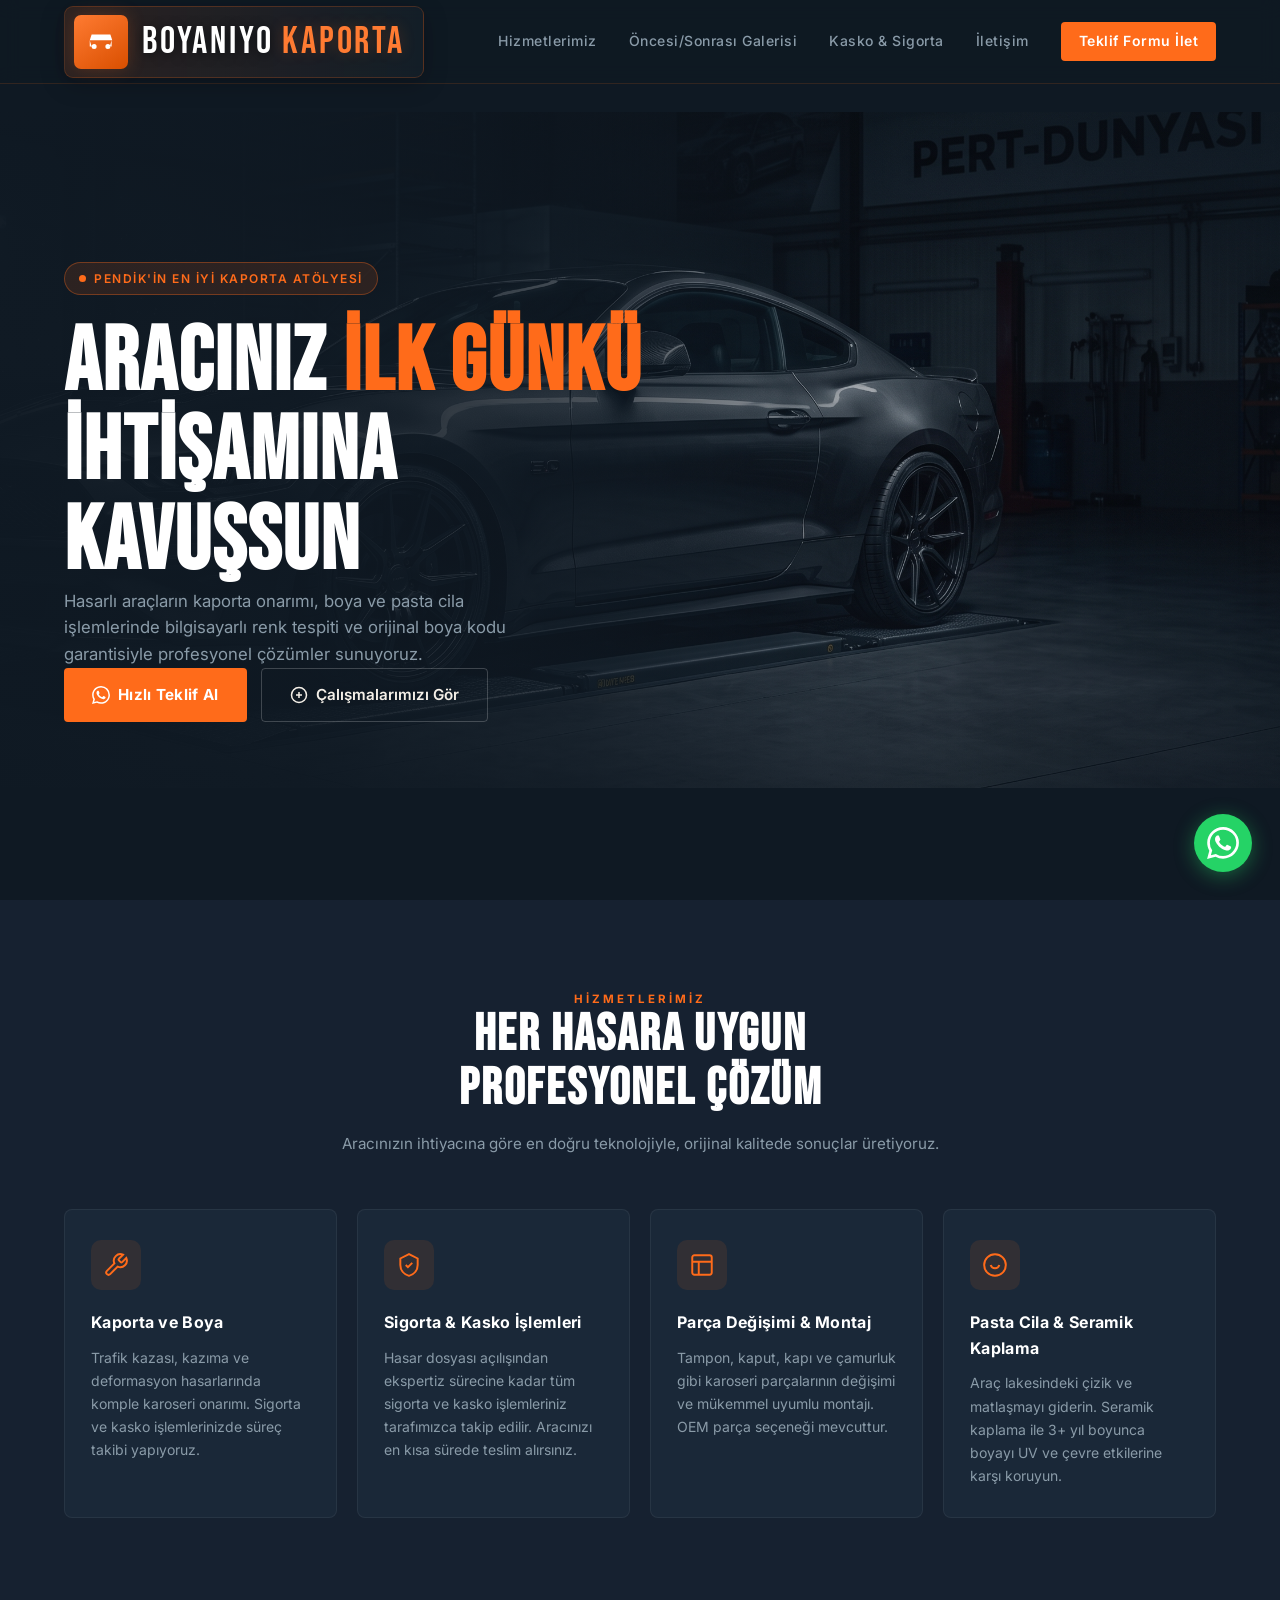
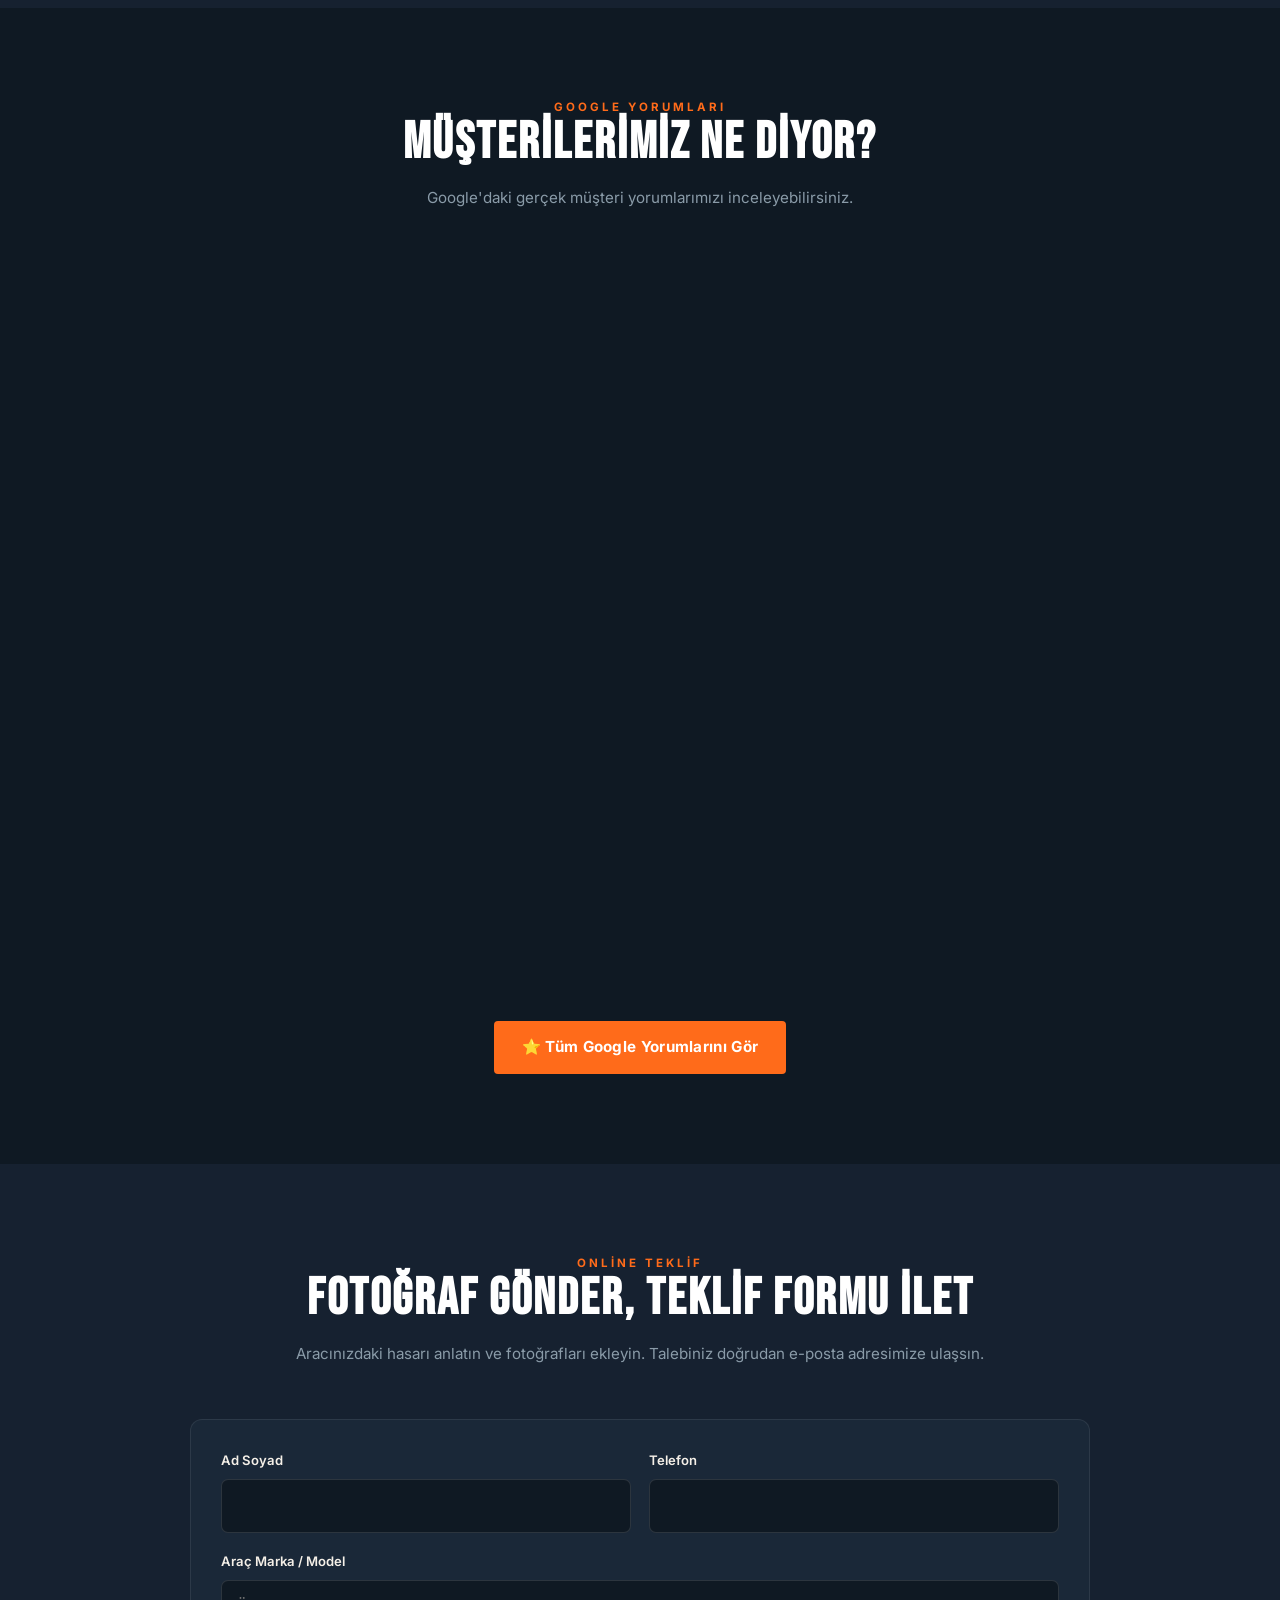
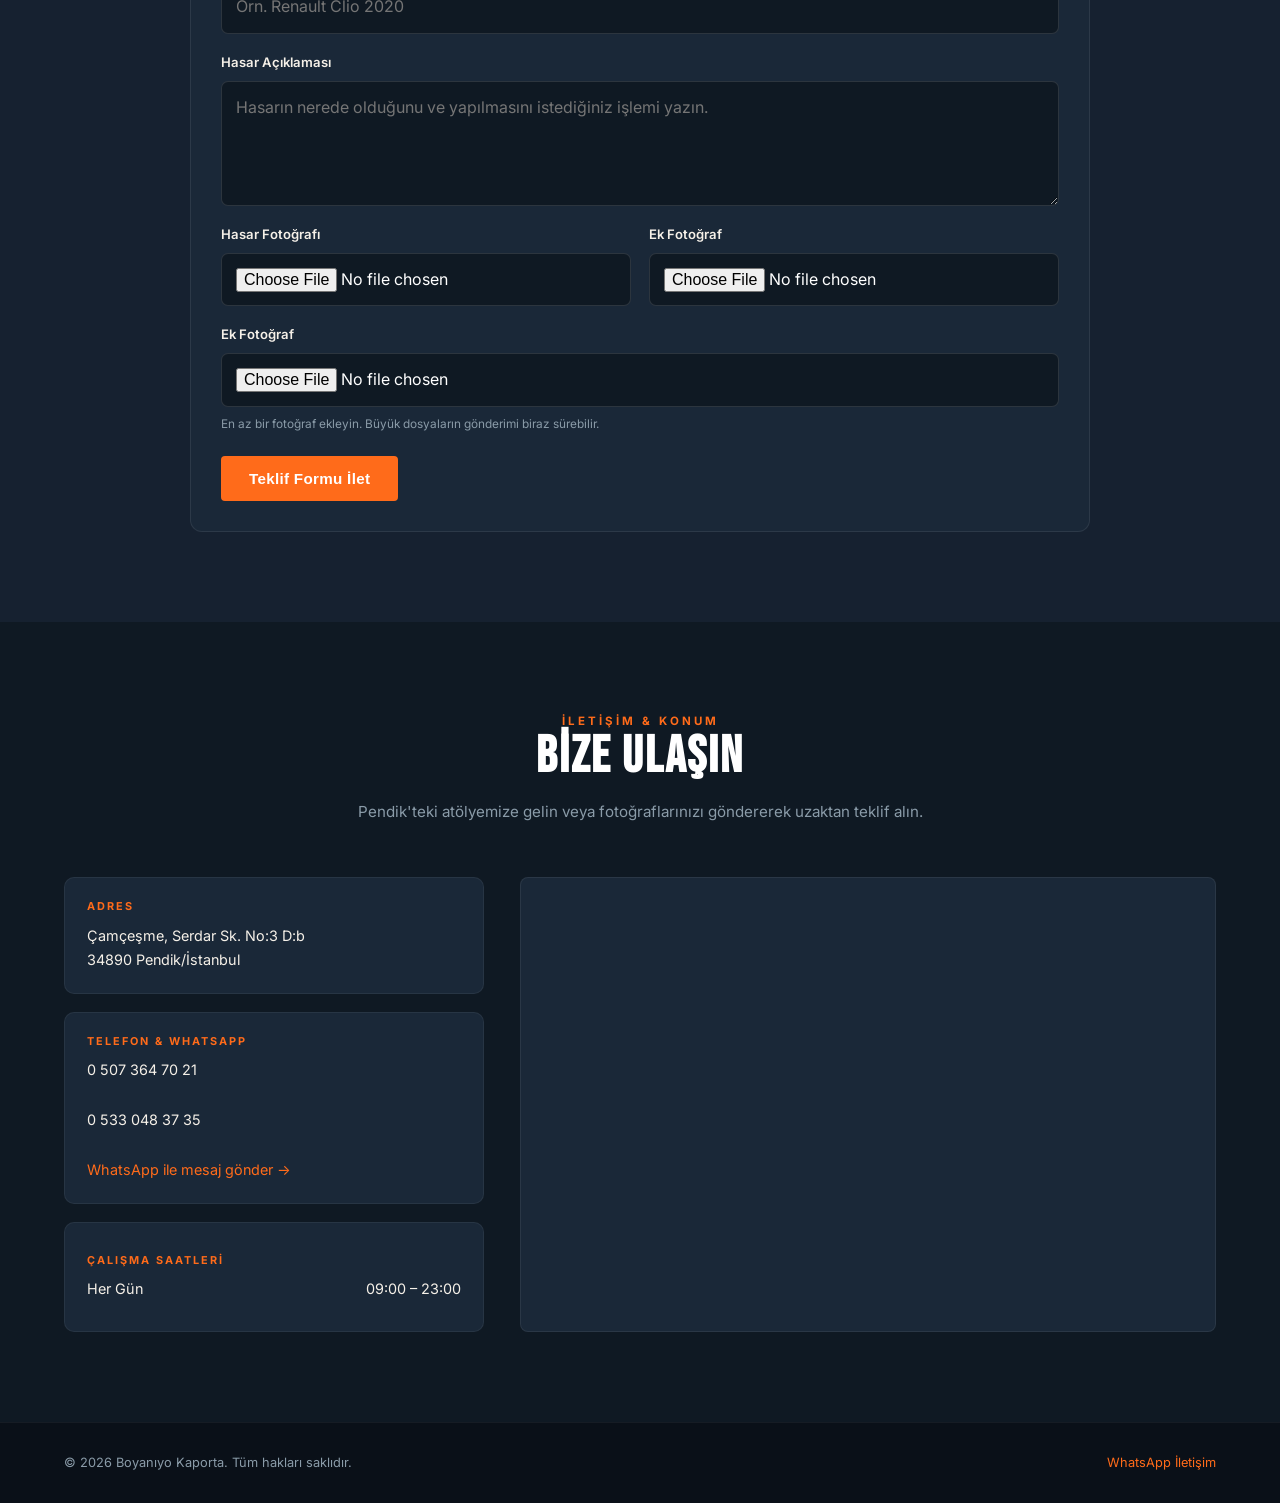
==== commit a107b38a: "Refine hero car visibility and reorder service cards" ====
--- a/index.html
+++ b/index.html
@@ -155,8 +155,8 @@
           rgba(15,25,35,0.98) 0%,
           rgba(15,25,35,0.93) 24%,
           rgba(15,25,35,0.72) 46%,
-          rgba(15,25,35,0.23) 72%,
-          rgba(15,25,35,0.40) 100%
+          rgba(15,25,35,0.16) 72%,
+          rgba(15,25,35,0.32) 100%
         ),
         linear-gradient(0deg,
           rgba(15,25,35,0.72) 0%,
@@ -165,7 +165,7 @@
         ),
         url("Gemini_Generated_Image_9d4v9p9d4v9p9d4v.png?v=20260721-1");
       background-size: cover, cover, auto 74%;
-      background-position: center, center, 82% center;
+      background-position: center, center, 88% center;
       background-repeat: no-repeat;
       transform: scale(1.015);
     }
@@ -916,24 +916,12 @@
     <p class="section-sub">Aracınızın ihtiyacına göre en doğru teknolojiyle, orijinal kalitede sonuçlar üretiyoruz.</p>
   </div>
   <div class="services-grid">
-
-   
-    <article class="service-card">
-      <div class="service-icon"><svg viewBox="0 0 24 24" fill="none" stroke="#FF6B1A" stroke-width="1.8"><path d="M12 22C6.477 22 2 17.523 2 12S6.477 2 12 2s10 4.477 10 10-4.477 10-10 10z"/><path d="M8 12s1 3 4 3 4-3 4-3"/><path d="M9 9h.01M15 9h.01"/></svg></div>
-      <h3>Pasta Cila & Seramik Kaplama</h3>
-      <p>Araç lakesindeki çizik ve matlaşmayı giderin. Seramik kaplama ile 3+ yıl boyunca boyayı UV ve çevre etkilerine karşı koruyun.</p>
-    </article>
     <article class="service-card">
       <div class="service-icon"><svg viewBox="0 0 24 24" fill="none" stroke="#FF6B1A" stroke-width="1.8"><path d="M14.7 6.3a1 1 0 0 0 0 1.4l1.6 1.6a1 1 0 0 0 1.4 0l3.77-3.77a6 6 0 0 1-7.94 7.94l-6.91 6.91a2.12 2.12 0 0 1-3-3l6.91-6.91a6 6 0 0 1 7.94-7.94l-3.76 3.76z"/></svg></div>
       <h3>Kaporta ve Boya</h3>
       <p>Trafik kazası, kazıma ve deformasyon hasarlarında komple karoseri onarımı. Sigorta ve kasko işlemlerinizde süreç takibi yapıyoruz.</p>
     </article>
     <article class="service-card">
-      <div class="service-icon"><svg viewBox="0 0 24 24" fill="none" stroke="#FF6B1A" stroke-width="1.8"><rect x="3" y="3" width="18" height="18" rx="2"/><path d="M3 9h18M9 21V9"/></svg></div>
-      <h3>Parça Değişimi & Montaj</h3>
-      <p>Tampon, kaput, kapı ve çamurluk gibi karoseri parçalarının değişimi ve mükemmel uyumlu montajı. OEM parça seçeneği mevcuttur.</p>
-    </article>
-   <article class="service-card">
   <div class="service-icon">
     <svg viewBox="0 0 24 24" fill="none" stroke="#FF6B1A" stroke-width="1.8">
       <path d="M12 2L4 6v6c0 5 3.4 8.7 8 10 4.6-1.3 8-5 8-10V6l-8-4z"/>
@@ -943,10 +931,20 @@
   <h3>Sigorta & Kasko İşlemleri</h3>
   <p>Hasar dosyası açılışından ekspertiz sürecine kadar tüm sigorta ve kasko işlemleriniz tarafımızca takip edilir. Aracınızı en kısa sürede teslim alırsınız.</p>
 </article>
+    <article class="service-card">
+      <div class="service-icon"><svg viewBox="0 0 24 24" fill="none" stroke="#FF6B1A" stroke-width="1.8"><rect x="3" y="3" width="18" height="18" rx="2"/><path d="M3 9h18M9 21V9"/></svg></div>
+      <h3>Parça Değişimi & Montaj</h3>
+      <p>Tampon, kaput, kapı ve çamurluk gibi karoseri parçalarının değişimi ve mükemmel uyumlu montajı. OEM parça seçeneği mevcuttur.</p>
+    </article>
+    <article class="service-card">
+      <div class="service-icon"><svg viewBox="0 0 24 24" fill="none" stroke="#FF6B1A" stroke-width="1.8"><path d="M12 22C6.477 22 2 17.523 2 12S6.477 2 12 2s10 4.477 10 10-4.477 10-10 10z"/><path d="M8 12s1 3 4 3 4-3 4-3"/><path d="M9 9h.01M15 9h.01"/></svg></div>
+      <h3>Pasta Cila & Seramik Kaplama</h3>
+      <p>Araç lakesindeki çizik ve matlaşmayı giderin. Seramik kaplama ile 3+ yıl boyunca boyayı UV ve çevre etkilerine karşı koruyun.</p>
+    </article>
   </div>
 </section>
 
-<section id="yorumlar" aria-labelledby="yorumlar-title">
+<section id="yorumlar aria-labelledby="yorumlar-title">
   <div class="section-header">
     <div class="section-label">Google Yorumları</div>
     <h2 class="section-title" id="yorumlar-title">Müşterilerimiz Ne Diyor?</h2>
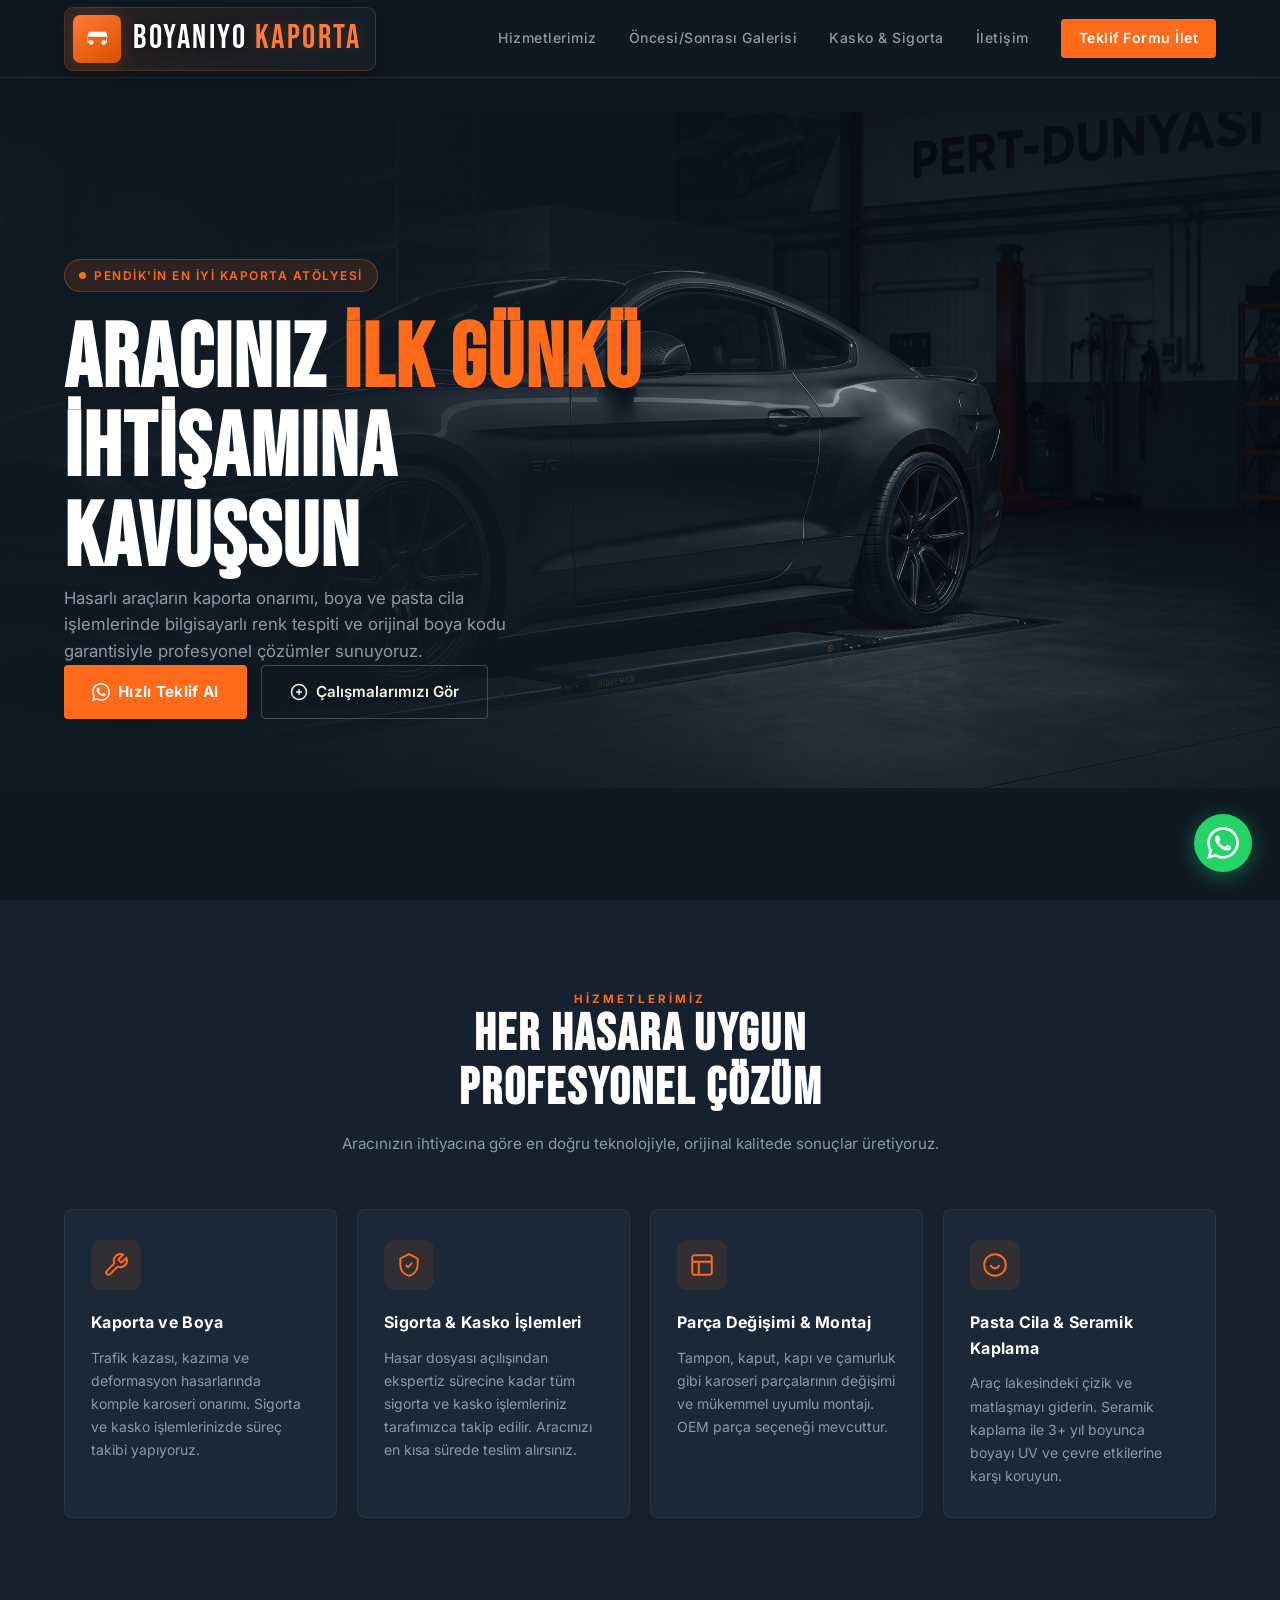
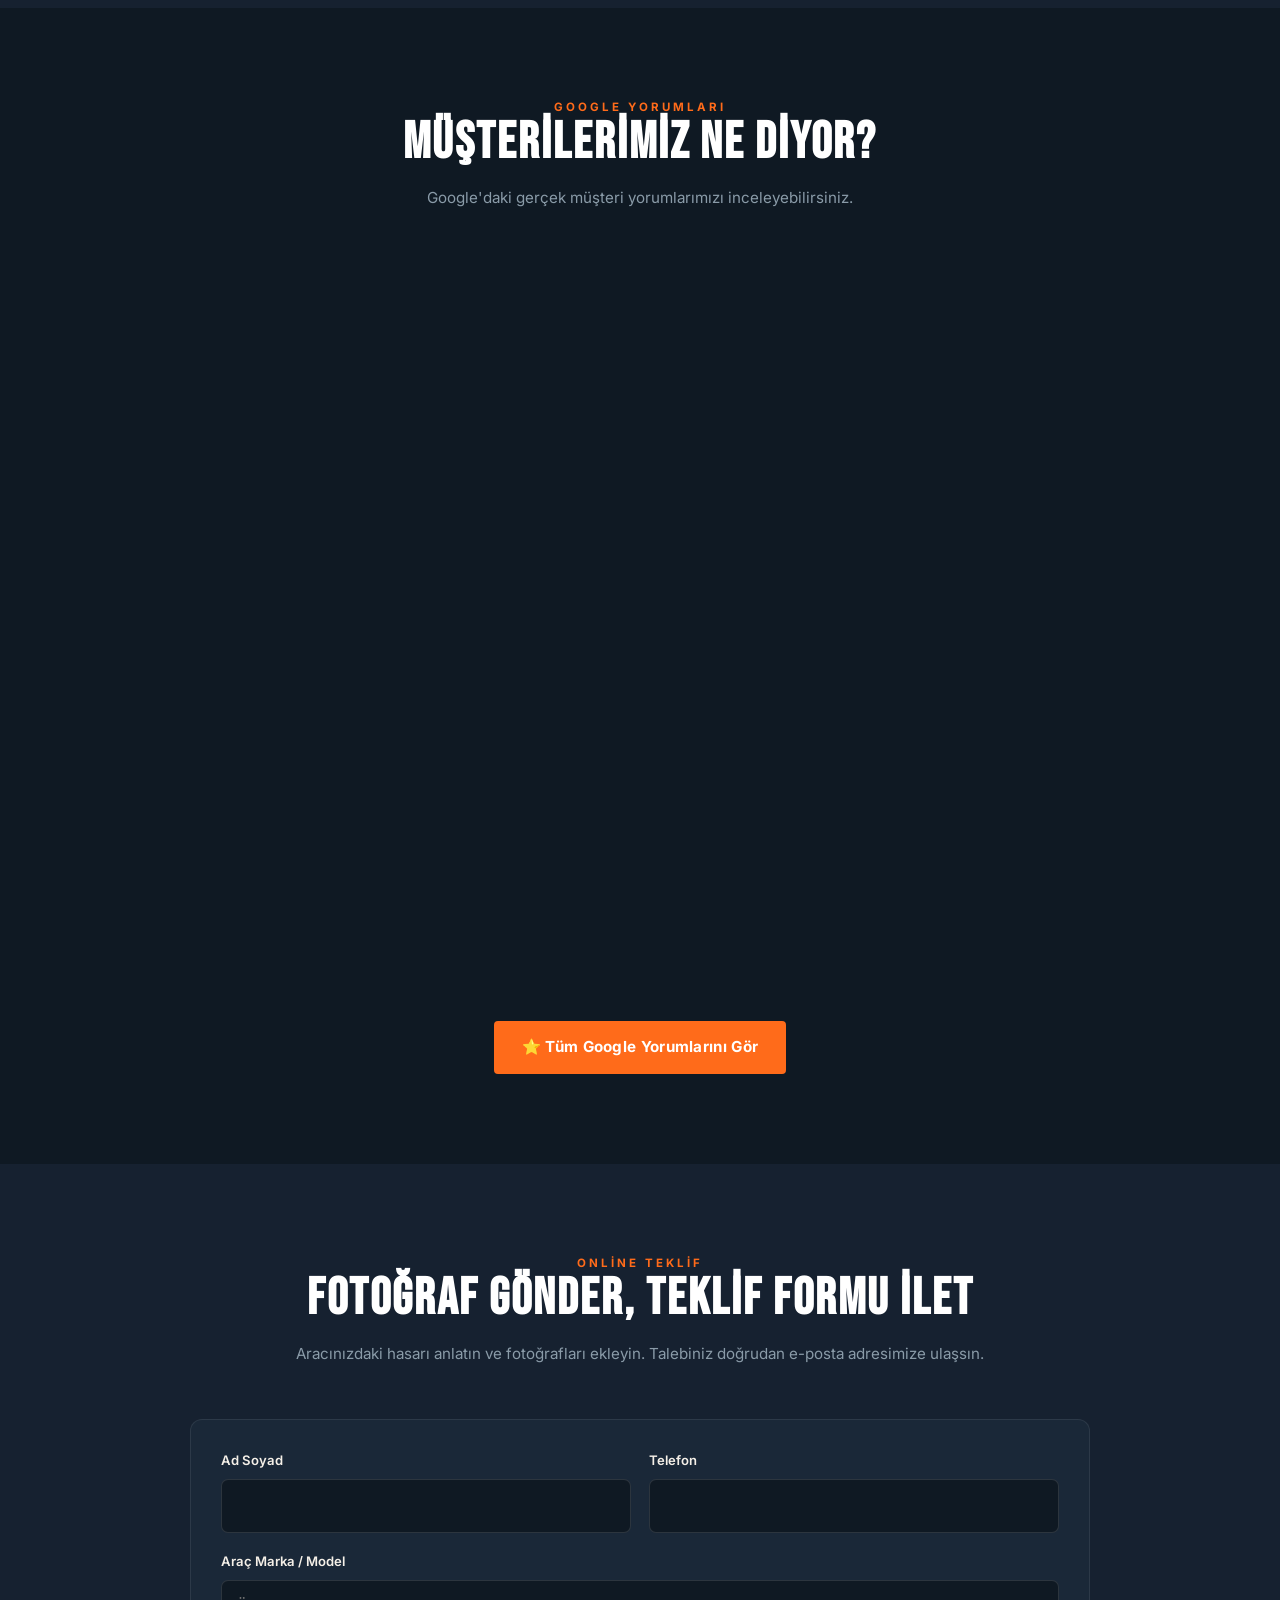
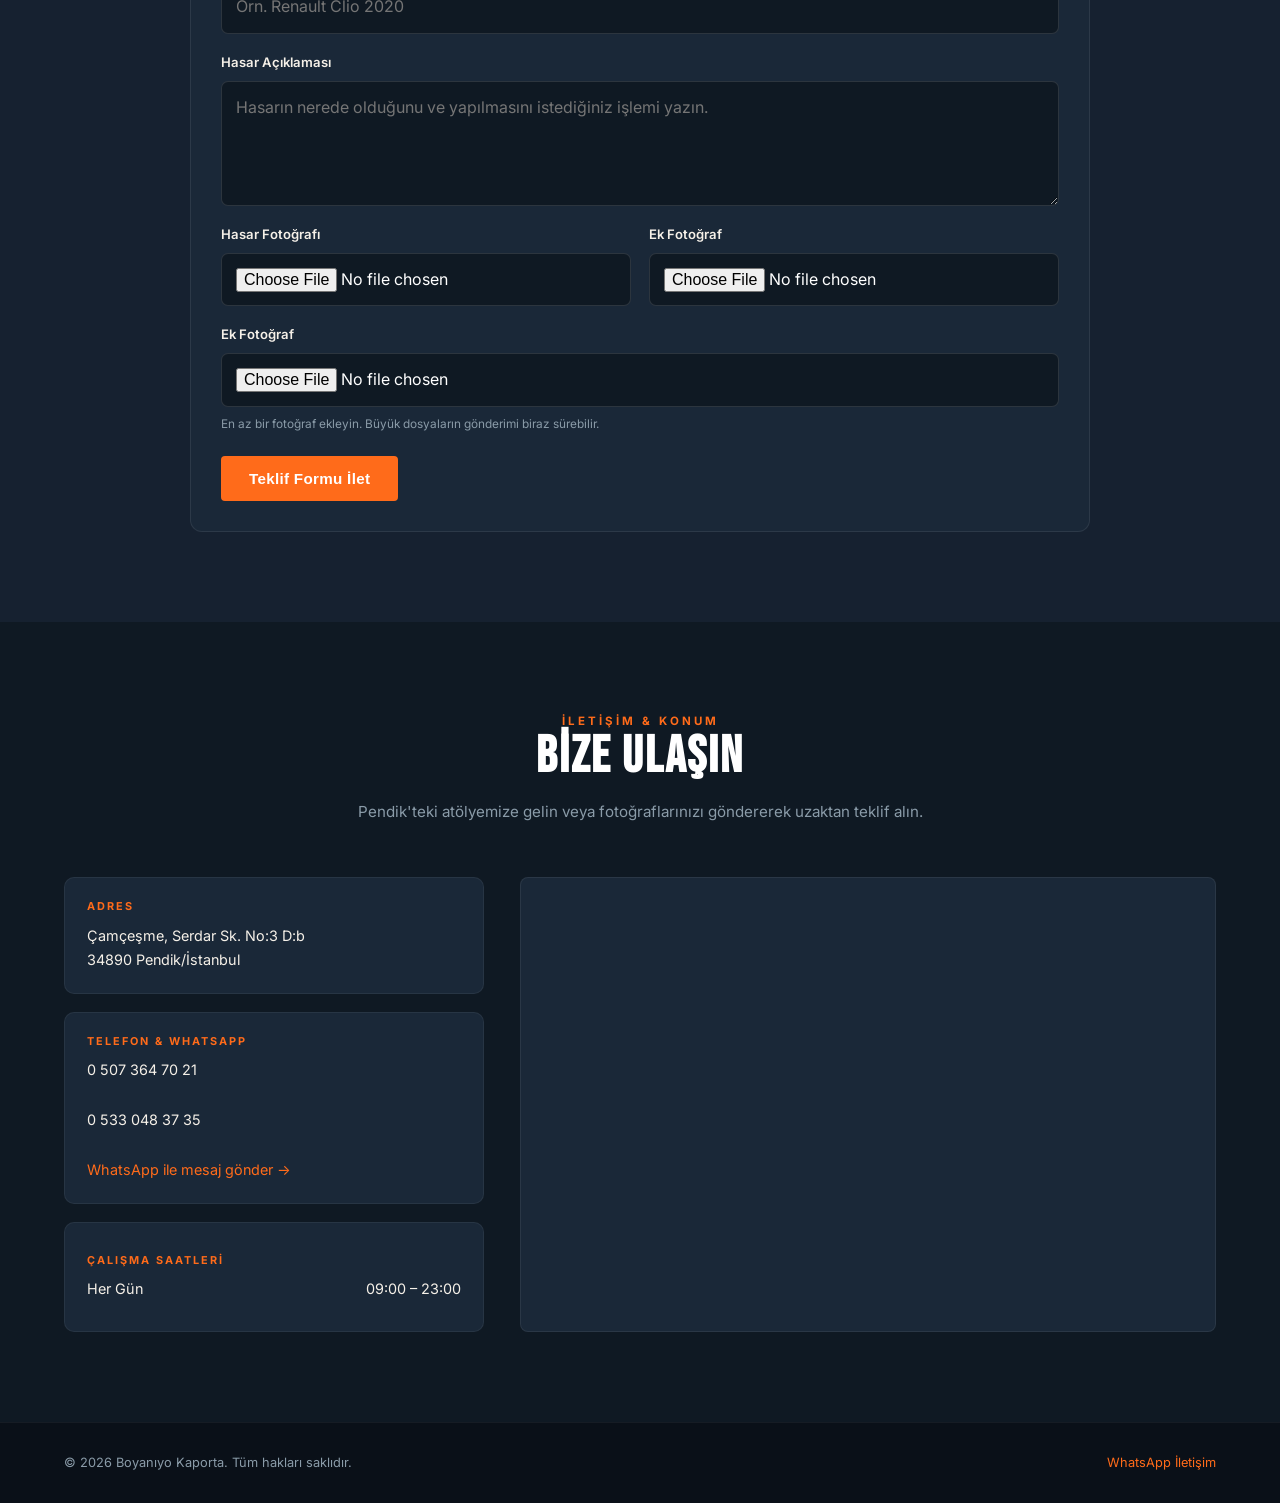
==== commit a17353e4: "Set homepage logo to maximum safe responsive size" ====
--- a/index.html
+++ b/index.html
@@ -43,7 +43,7 @@
       align-items: center;
       justify-content: space-between;
       padding: 0 5%;
-      height: 84px;
+      height: 78px;
       background: rgba(15,25,35,0.92);
       backdrop-filter: blur(10px);
       border-bottom: 1px solid rgba(255,107,26,0.15);
@@ -53,8 +53,8 @@
     .logo {
       display: flex;
       align-items: center;
-      gap: 14px;
-      padding: 8px 18px 8px 9px;
+      gap: 12px;
+      padding: 7px 14px 7px 8px;
       text-decoration: none;
       background: linear-gradient(90deg, rgba(255,107,26,0.12), rgba(255,255,255,0.025));
       border: 1px solid rgba(255,107,26,0.22);
@@ -70,19 +70,19 @@
     }
 
     .logo-icon {
-      width: 54px; height: 54px;
+      width: 48px; height: 48px;
       background: linear-gradient(145deg, #ff7b32, var(--orange-dark));
       border-radius: 7px;
       display: flex; align-items: center; justify-content: center;
       box-shadow: 0 0 18px rgba(255,107,26,0.22);
     }
 
-    .logo-icon svg { width: 30px; height: 30px; fill: white; }
+    .logo-icon svg { width: 27px; height: 27px; fill: white; }
 
     .logo-text {
       font-family: 'Bebas Neue', sans-serif;
-      font-size: 2.35rem;
-      letter-spacing: 2.8px;
+      font-size: 2.05rem;
+      letter-spacing: 2.5px;
       color: #fff;
       line-height: 1;
       text-shadow: 0 2px 12px rgba(0,0,0,0.55);
@@ -94,11 +94,11 @@
     }
 
     @media (max-width: 1050px) {
-      header { height: 74px; }
-      .logo { padding: 6px 12px 6px 7px; gap: 10px; }
-      .logo-icon { width: 44px; height: 44px; }
-      .logo-icon svg { width: 25px; height: 25px; }
-      .logo-text { font-size: 1.75rem; letter-spacing: 2px; }
+      header { height: 72px; }
+      .logo { padding: 5px 10px 5px 6px; gap: 9px; }
+      .logo-icon { width: 42px; height: 42px; }
+      .logo-icon svg { width: 24px; height: 24px; }
+      .logo-text { font-size: 1.65rem; letter-spacing: 1.8px; }
       nav { gap: 18px; }
     }
 
@@ -144,7 +144,7 @@
       align-items: center;
       position: relative;
       overflow: hidden;
-      padding: 84px 5% 0;
+      padding: 78px 5% 0;
     }
 
     .hero-bg {
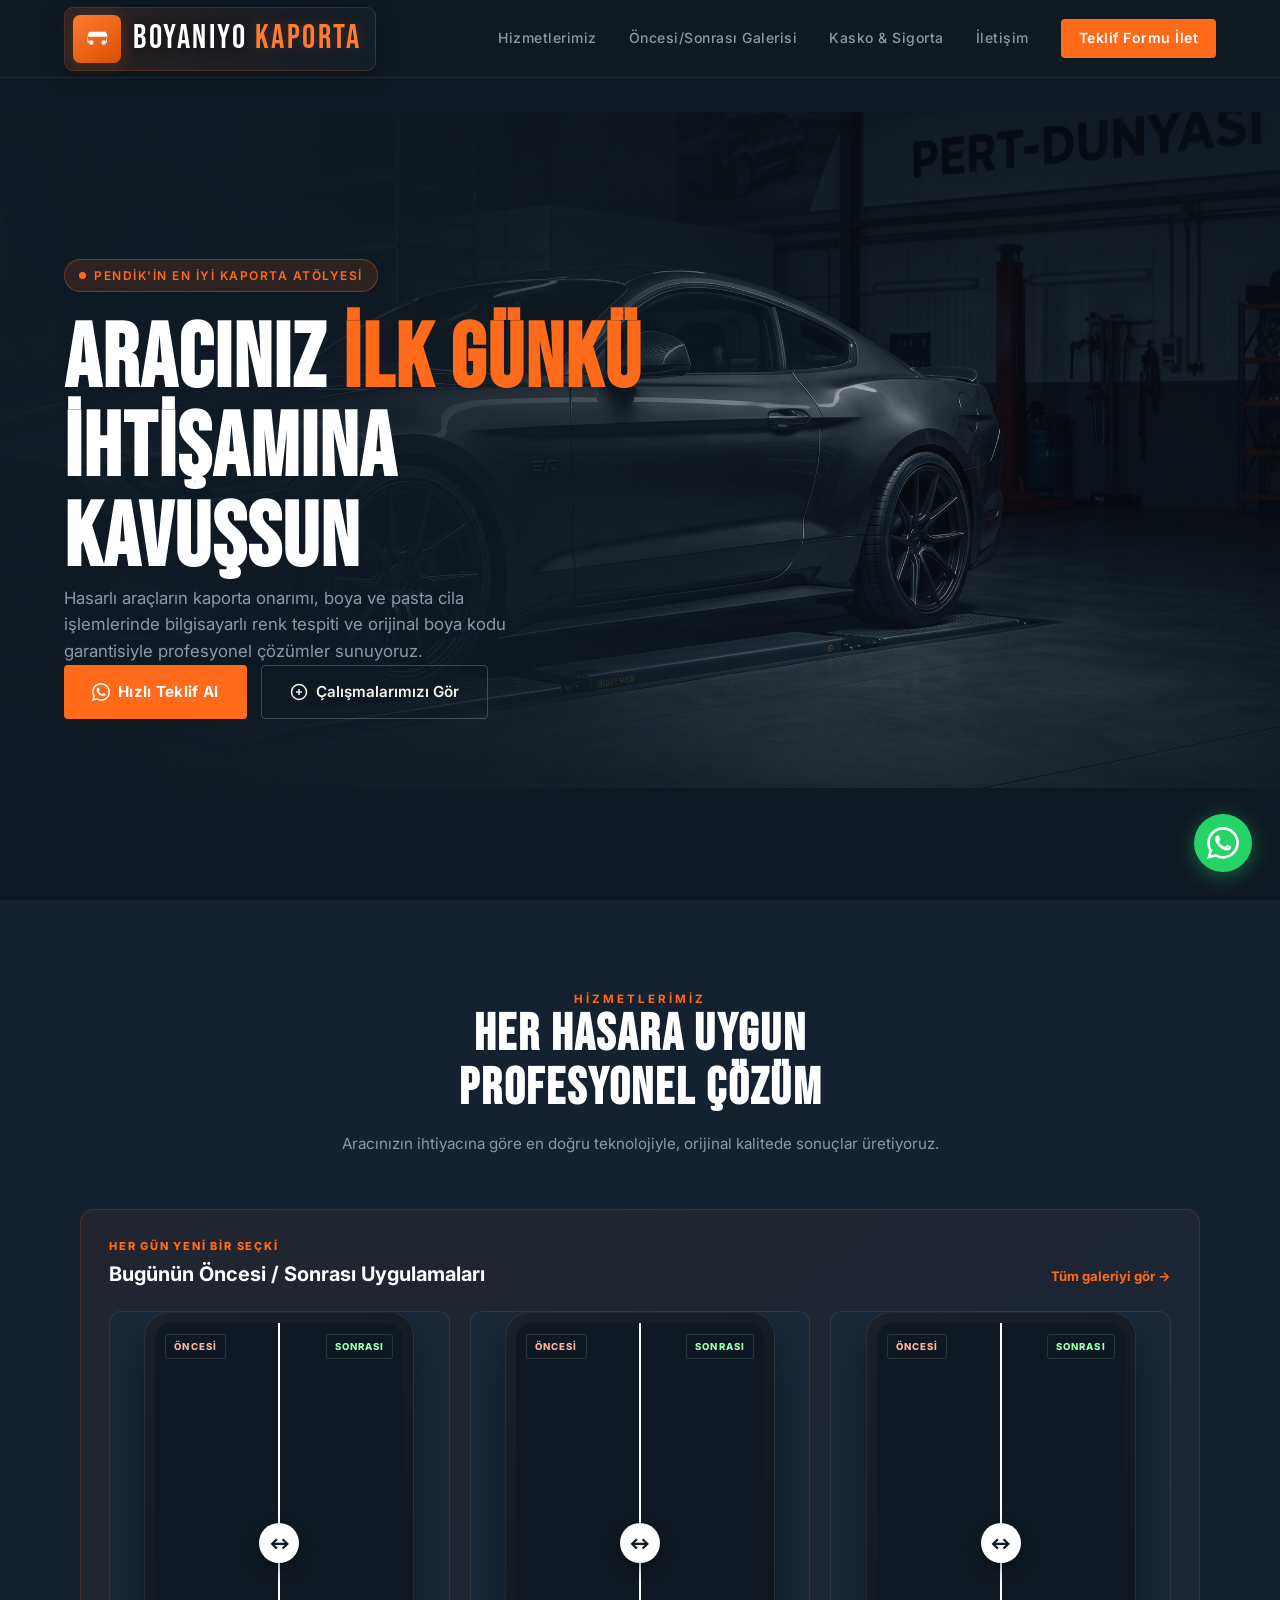
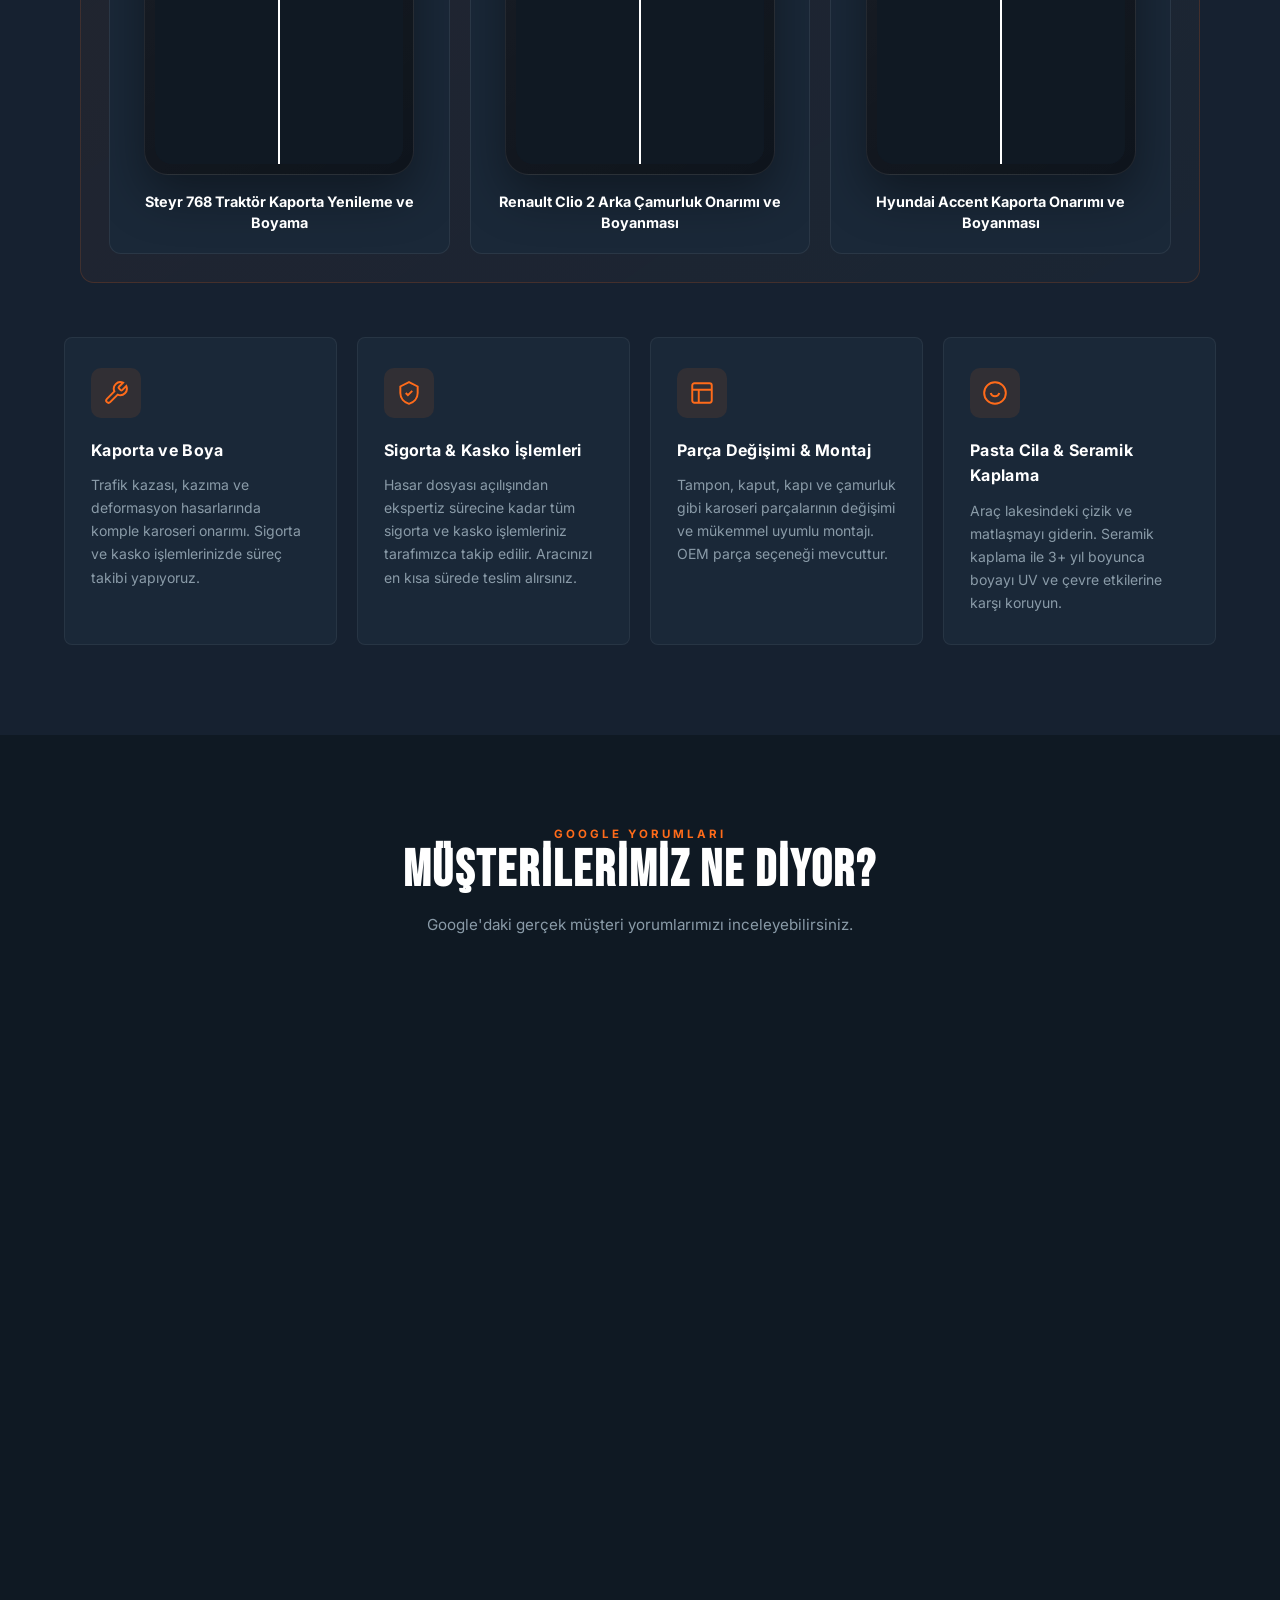
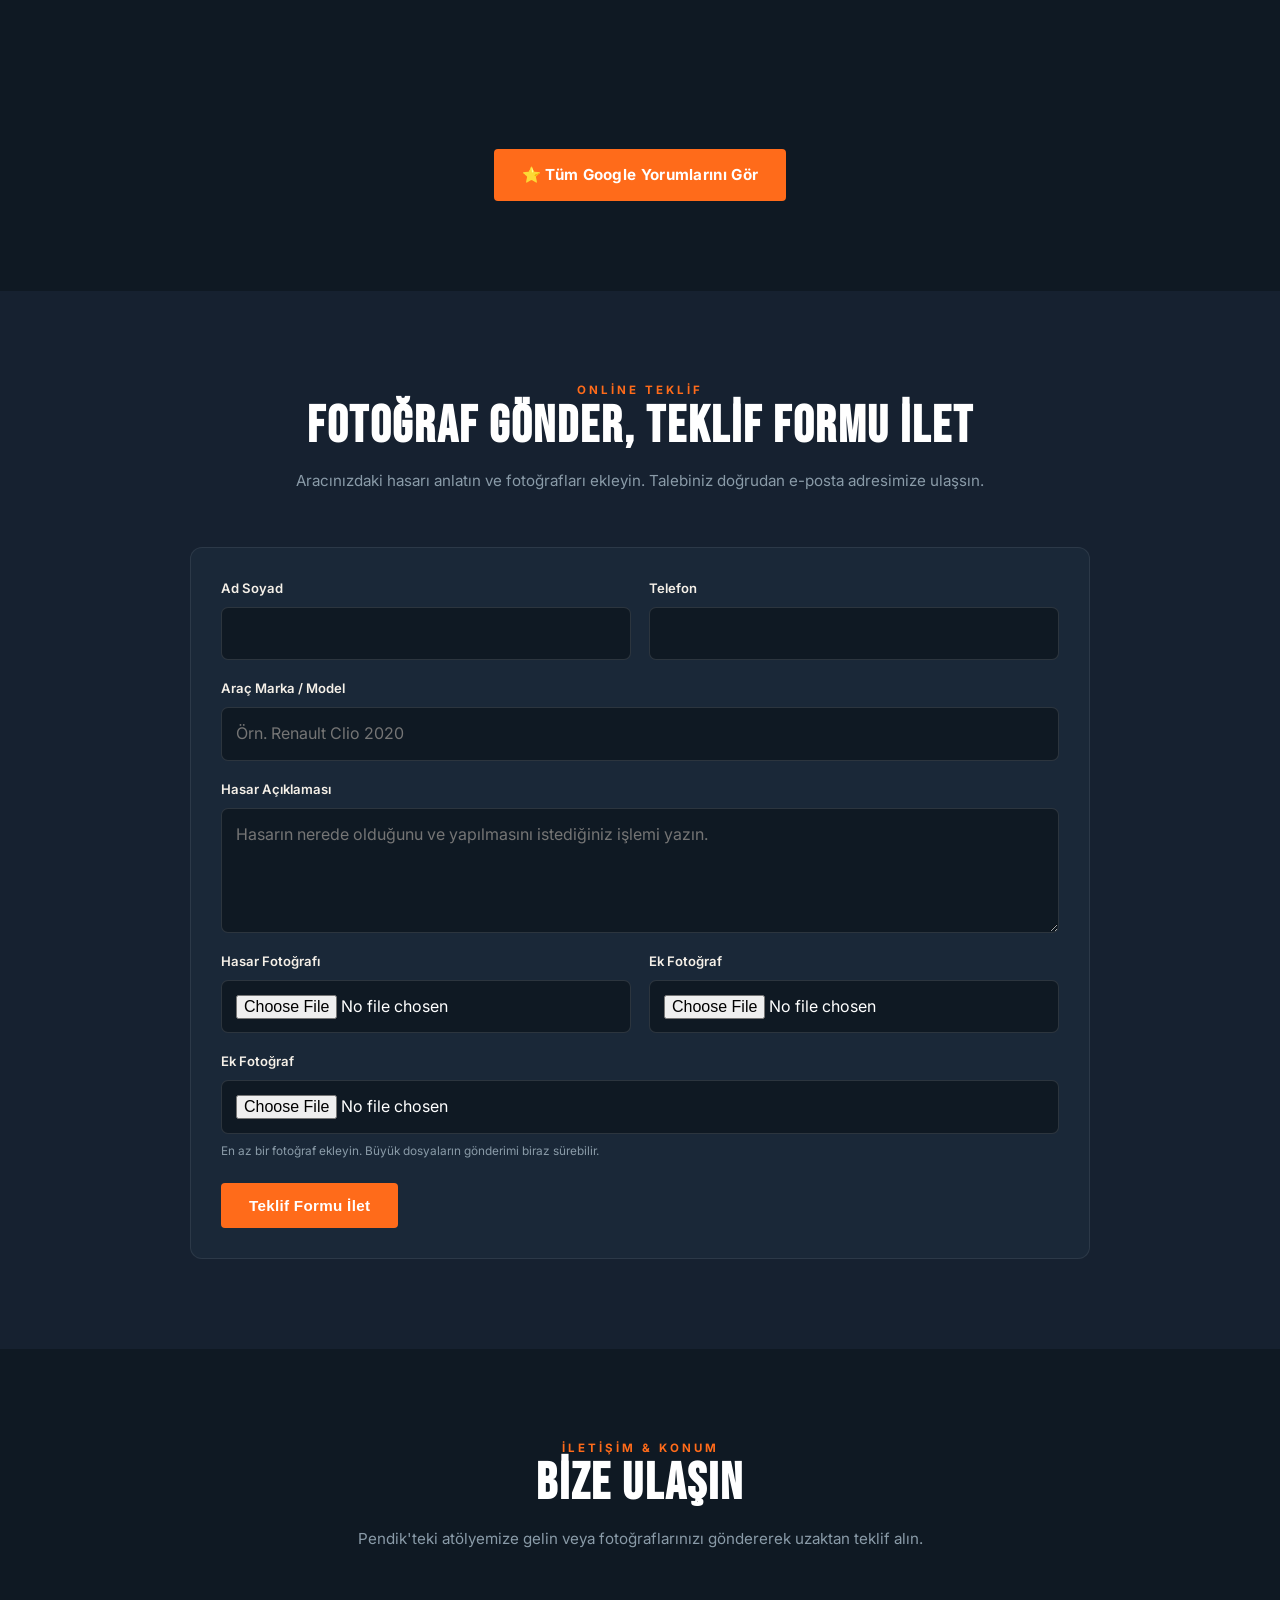
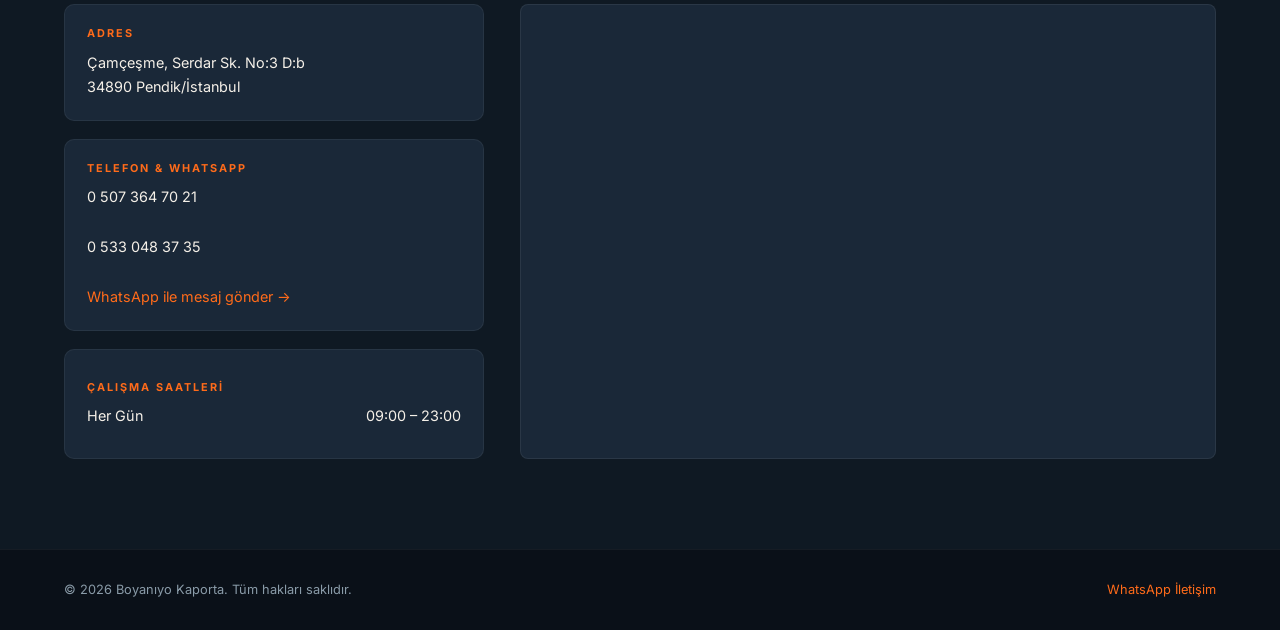
==== commit d0647d5a: "Add daily randomized before-after video showcase" ====
--- a/index.html
+++ b/index.html
@@ -857,6 +857,188 @@
     .quote-success { display:none; max-width:900px; margin:22px auto 0; padding:16px 18px; border:1px solid rgba(111,222,143,.35); border-radius:8px; background:rgba(111,222,143,.08); color:#9aefb2; text-align:center; }
     @media(max-width:640px){.quote-form{padding:22px 18px}.form-grid{grid-template-columns:1fr}.form-field.full{grid-column:auto}}
 
+  
+    /* ── DAILY BEFORE / AFTER VIDEO SHOWCASE ── */
+    .daily-showcase {
+      max-width: 1120px;
+      margin: 42px auto 54px;
+      padding: 28px;
+      border: 1px solid rgba(255,107,26,0.16);
+      border-radius: 14px;
+      background: linear-gradient(145deg, rgba(255,107,26,0.055), rgba(255,255,255,0.018));
+    }
+
+    .daily-showcase-head {
+      display: flex;
+      align-items: flex-end;
+      justify-content: space-between;
+      gap: 20px;
+      margin-bottom: 24px;
+    }
+
+    .daily-showcase-kicker {
+      color: var(--orange);
+      font-size: 0.69rem;
+      font-weight: 800;
+      letter-spacing: 1.8px;
+      text-transform: uppercase;
+      margin-bottom: 5px;
+    }
+
+    .daily-showcase-title {
+      color: var(--white);
+      font-size: 1.25rem;
+      line-height: 1.3;
+    }
+
+    .daily-gallery-link {
+      flex-shrink: 0;
+      color: var(--orange);
+      font-size: 0.82rem;
+      font-weight: 700;
+      text-decoration: none;
+    }
+
+    .daily-video-grid {
+      display: grid;
+      grid-template-columns: repeat(3, minmax(0, 1fr));
+      gap: 20px;
+    }
+
+    .daily-video-card {
+      min-width: 0;
+      overflow: hidden;
+      border: 1px solid rgba(255,255,255,0.07);
+      border-radius: 12px;
+      background: var(--card-bg);
+      transition: transform .25s, border-color .25s;
+    }
+
+    .daily-video-card:hover {
+      transform: translateY(-4px);
+      border-color: rgba(255,107,26,0.34);
+    }
+
+    .daily-phone-frame {
+      max-width: 270px;
+      margin: 0 auto;
+      padding: 10px;
+      border: 1px solid rgba(255,255,255,0.08);
+      border-radius: 24px;
+      background: linear-gradient(145deg, rgba(255,255,255,0.07), rgba(255,255,255,0.015)), #0A1018;
+      box-shadow: 0 20px 48px rgba(0,0,0,0.38);
+    }
+
+    .daily-video-compare {
+      position: relative;
+      width: 100%;
+      aspect-ratio: 9 / 16;
+      overflow: hidden;
+      cursor: ew-resize;
+      border-radius: 17px;
+      background: #101923;
+      user-select: none;
+    }
+
+    .daily-video-compare video {
+      position: absolute;
+      inset: 0;
+      width: 100%;
+      height: 100%;
+      object-fit: contain;
+      background: #101923;
+      pointer-events: none;
+    }
+
+    .daily-video-after {
+      position: absolute;
+      inset: 0;
+      clip-path: inset(0 0 0 50%);
+    }
+
+    .daily-video-line {
+      position: absolute;
+      top: 0;
+      bottom: 0;
+      left: 50%;
+      z-index: 5;
+      width: 2px;
+      background: #fff;
+      transform: translateX(-50%);
+    }
+
+    .daily-video-handle {
+      position: absolute;
+      top: 50%;
+      left: 50%;
+      z-index: 6;
+      width: 40px;
+      height: 40px;
+      display: flex;
+      align-items: center;
+      justify-content: center;
+      border-radius: 50%;
+      background: #fff;
+      color: var(--navy);
+      font-weight: 900;
+      transform: translate(-50%, -50%);
+      box-shadow: 0 7px 20px rgba(0,0,0,0.42);
+    }
+
+    .daily-video-label {
+      position: absolute;
+      top: 11px;
+      z-index: 7;
+      padding: 4px 8px;
+      border: 1px solid rgba(255,255,255,0.12);
+      border-radius: 3px;
+      background: rgba(15,25,35,0.78);
+      color: #fff;
+      font-size: 0.6rem;
+      font-weight: 800;
+      letter-spacing: 1.1px;
+      text-transform: uppercase;
+      backdrop-filter: blur(7px);
+    }
+
+    .daily-label-before { left: 10px; color: #ffb6a0; }
+    .daily-label-after { right: 10px; color: #9dffb2; }
+
+    .daily-video-info {
+      padding: 17px 17px 19px;
+      text-align: center;
+    }
+
+    .daily-video-info h3 {
+      color: var(--white);
+      font-size: 0.9rem;
+      line-height: 1.45;
+    }
+
+    @media (max-width: 900px) {
+      .daily-showcase { padding: 24px 18px; }
+      .daily-video-grid {
+        display: flex;
+        gap: 16px;
+        overflow-x: auto;
+        scroll-snap-type: x mandatory;
+        padding: 2px 2px 14px;
+        scrollbar-width: thin;
+        scrollbar-color: var(--orange) rgba(255,255,255,0.05);
+      }
+      .daily-video-card {
+        flex: 0 0 min(78vw, 320px);
+        scroll-snap-align: start;
+      }
+    }
+
+    @media (max-width: 560px) {
+      .daily-showcase { margin: 32px auto 42px; }
+      .daily-showcase-head { align-items: flex-start; flex-direction: column; gap: 9px; }
+      .daily-showcase-title { font-size: 1.08rem; }
+      .daily-phone-frame { max-width: 250px; }
+    }
+
   </style>
 </head>
 <body>
@@ -915,6 +1097,18 @@
     <h2 class="section-title" id="hizmetler-title">Her Hasara Uygun<br>Profesyonel Çözüm</h2>
     <p class="section-sub">Aracınızın ihtiyacına göre en doğru teknolojiyle, orijinal kalitede sonuçlar üretiyoruz.</p>
   </div>
+
+  <div class="daily-showcase" aria-labelledby="daily-showcase-title">
+    <div class="daily-showcase-head">
+      <div>
+        <div class="daily-showcase-kicker">Her Gün Yeni Bir Seçki</div>
+        <h3 class="daily-showcase-title" id="daily-showcase-title">Bugünün Öncesi / Sonrası Uygulamaları</h3>
+      </div>
+      <a class="daily-gallery-link" href="galeri.html">Tüm galeriyi gör →</a>
+    </div>
+    <div class="daily-video-grid" id="daily-video-grid" aria-live="polite"></div>
+  </div>
+
   <div class="services-grid">
     <article class="service-card">
       <div class="service-icon"><svg viewBox="0 0 24 24" fill="none" stroke="#FF6B1A" stroke-width="1.8"><path d="M14.7 6.3a1 1 0 0 0 0 1.4l1.6 1.6a1 1 0 0 0 1.4 0l3.77-3.77a6 6 0 0 1-7.94 7.94l-6.91 6.91a2.12 2.12 0 0 1-3-3l6.91-6.91a6 6 0 0 1 7.94-7.94l-3.76 3.76z"/></svg></div>
@@ -1049,6 +1243,136 @@
   </a>
 </div>
 
+
+<script>
+  (function dailyVideoShowcase() {
+    const container = document.getElementById('daily-video-grid');
+    if (!container) return;
+
+    const videos = [
+      { title: 'Hyundai Accent Kaporta Onarımı ve Boyanması', before: 'Kaporta_once.mp4', after: 'Kaporta_sonra.mp4' },
+      { title: 'Renault Clio 2 Arka Çamurluk Onarımı ve Boyanması', before: 'Araba2_once.mp4', after: 'Araba2_sonra.mp4' },
+      { title: 'Renault Scénic Kaporta Onarımı ve Boyanması', before: 'araba3_oncee.mp4', after: 'araba3_sonraa.mp4' },
+      { title: 'Volkswagen Golf 7 Kaporta Onarımı ve Boyanması', before: 'araba3_once.mp4?v=20260721-2', after: 'araba3_sonra.mp4?v=20260721-2' },
+      { title: 'Steyr 768 Traktör Kaporta Yenileme ve Boyama', before: 'tr_once.mp4', after: 'tr_sonra.mp4' }
+    ];
+
+    const dateKey = new Intl.DateTimeFormat('en-CA', {
+      timeZone: 'Europe/Istanbul',
+      year: 'numeric',
+      month: '2-digit',
+      day: '2-digit'
+    }).format(new Date());
+
+    let seed = Number(dateKey.replace(/-/g, '')) || 1;
+    function random() {
+      seed = (seed * 1664525 + 1013904223) >>> 0;
+      return seed / 4294967296;
+    }
+
+    const dailySelection = videos.slice();
+    for (let i = dailySelection.length - 1; i > 0; i--) {
+      const j = Math.floor(random() * (i + 1));
+      [dailySelection[i], dailySelection[j]] = [dailySelection[j], dailySelection[i]];
+    }
+
+    container.innerHTML = dailySelection.slice(0, 3).map(function(item) {
+      return `
+        <article class="daily-video-card">
+          <div class="daily-phone-frame">
+            <div class="daily-video-compare">
+              <video src="${item.before}" muted autoplay playsinline preload="metadata"></video>
+              <div class="daily-video-after">
+                <video src="${item.after}" muted autoplay playsinline preload="metadata"></video>
+              </div>
+              <span class="daily-video-label daily-label-before">Öncesi</span>
+              <span class="daily-video-label daily-label-after">Sonrası</span>
+              <div class="daily-video-line"></div>
+              <div class="daily-video-handle">↔</div>
+            </div>
+          </div>
+          <div class="daily-video-info"><h3>${item.title}</h3></div>
+        </article>
+      `;
+    }).join('');
+
+    container.querySelectorAll('.daily-video-compare').forEach(function(compare) {
+      const pair = Array.from(compare.querySelectorAll('video'));
+      const afterLayer = compare.querySelector('.daily-video-after');
+      const line = compare.querySelector('.daily-video-line');
+      const handle = compare.querySelector('.daily-video-handle');
+      let ready = false;
+      let resetting = false;
+
+      function moveSlider(clientX) {
+        const rect = compare.getBoundingClientRect();
+        const x = Math.max(0, Math.min(clientX - rect.left, rect.width));
+        const percent = (x / rect.width) * 100;
+        afterLayer.style.clipPath = 'inset(0 0 0 ' + percent + '%)';
+        line.style.left = percent + '%';
+        handle.style.left = percent + '%';
+      }
+
+      compare.addEventListener('mousemove', function(event) { moveSlider(event.clientX); });
+      compare.addEventListener('touchmove', function(event) {
+        moveSlider(event.touches[0].clientX);
+      }, { passive: true });
+
+      pair.forEach(function(video) {
+        video.muted = true;
+        video.loop = false;
+        video.playsInline = true;
+      });
+
+      function prepare() {
+        if (!pair.every(function(video) {
+          return Number.isFinite(video.duration) && video.duration > 0;
+        })) return;
+
+        const sharedDuration = Math.max(pair[0].duration, pair[1].duration);
+        pair.forEach(function(video) {
+          video.playbackRate = Math.max(0.5, Math.min(2, video.duration / sharedDuration));
+          video.currentTime = 0;
+        });
+        ready = true;
+        pair.forEach(function(video) { video.play().catch(function() {}); });
+      }
+
+      pair.forEach(function(video) { video.addEventListener('loadedmetadata', prepare); });
+      if (pair.every(function(video) { return video.readyState >= 1; })) prepare();
+
+      function restart() {
+        if (!ready || resetting) return;
+        resetting = true;
+        pair.forEach(function(video) {
+          video.pause();
+          video.currentTime = 0;
+        });
+        requestAnimationFrame(function() {
+          Promise.allSettled(pair.map(function(video) { return video.play(); })).finally(function() {
+            resetting = false;
+          });
+        });
+      }
+
+      function sync() {
+        if (ready && !resetting) {
+          const beforeProgress = pair[0].currentTime / pair[0].duration;
+          const afterProgress = pair[1].currentTime / pair[1].duration;
+          if (beforeProgress >= 0.995 || afterProgress >= 0.995 || pair.some(function(video) { return video.ended; })) {
+            restart();
+          } else if (Math.abs(beforeProgress - afterProgress) > 0.025) {
+            pair[1].currentTime = beforeProgress * pair[1].duration;
+          }
+        }
+        requestAnimationFrame(sync);
+      }
+
+      requestAnimationFrame(sync);
+    });
+  })();
+</script>
+
 <script>
   (function quoteSuccessInit(){
     const notice=document.getElementById('quote-success');
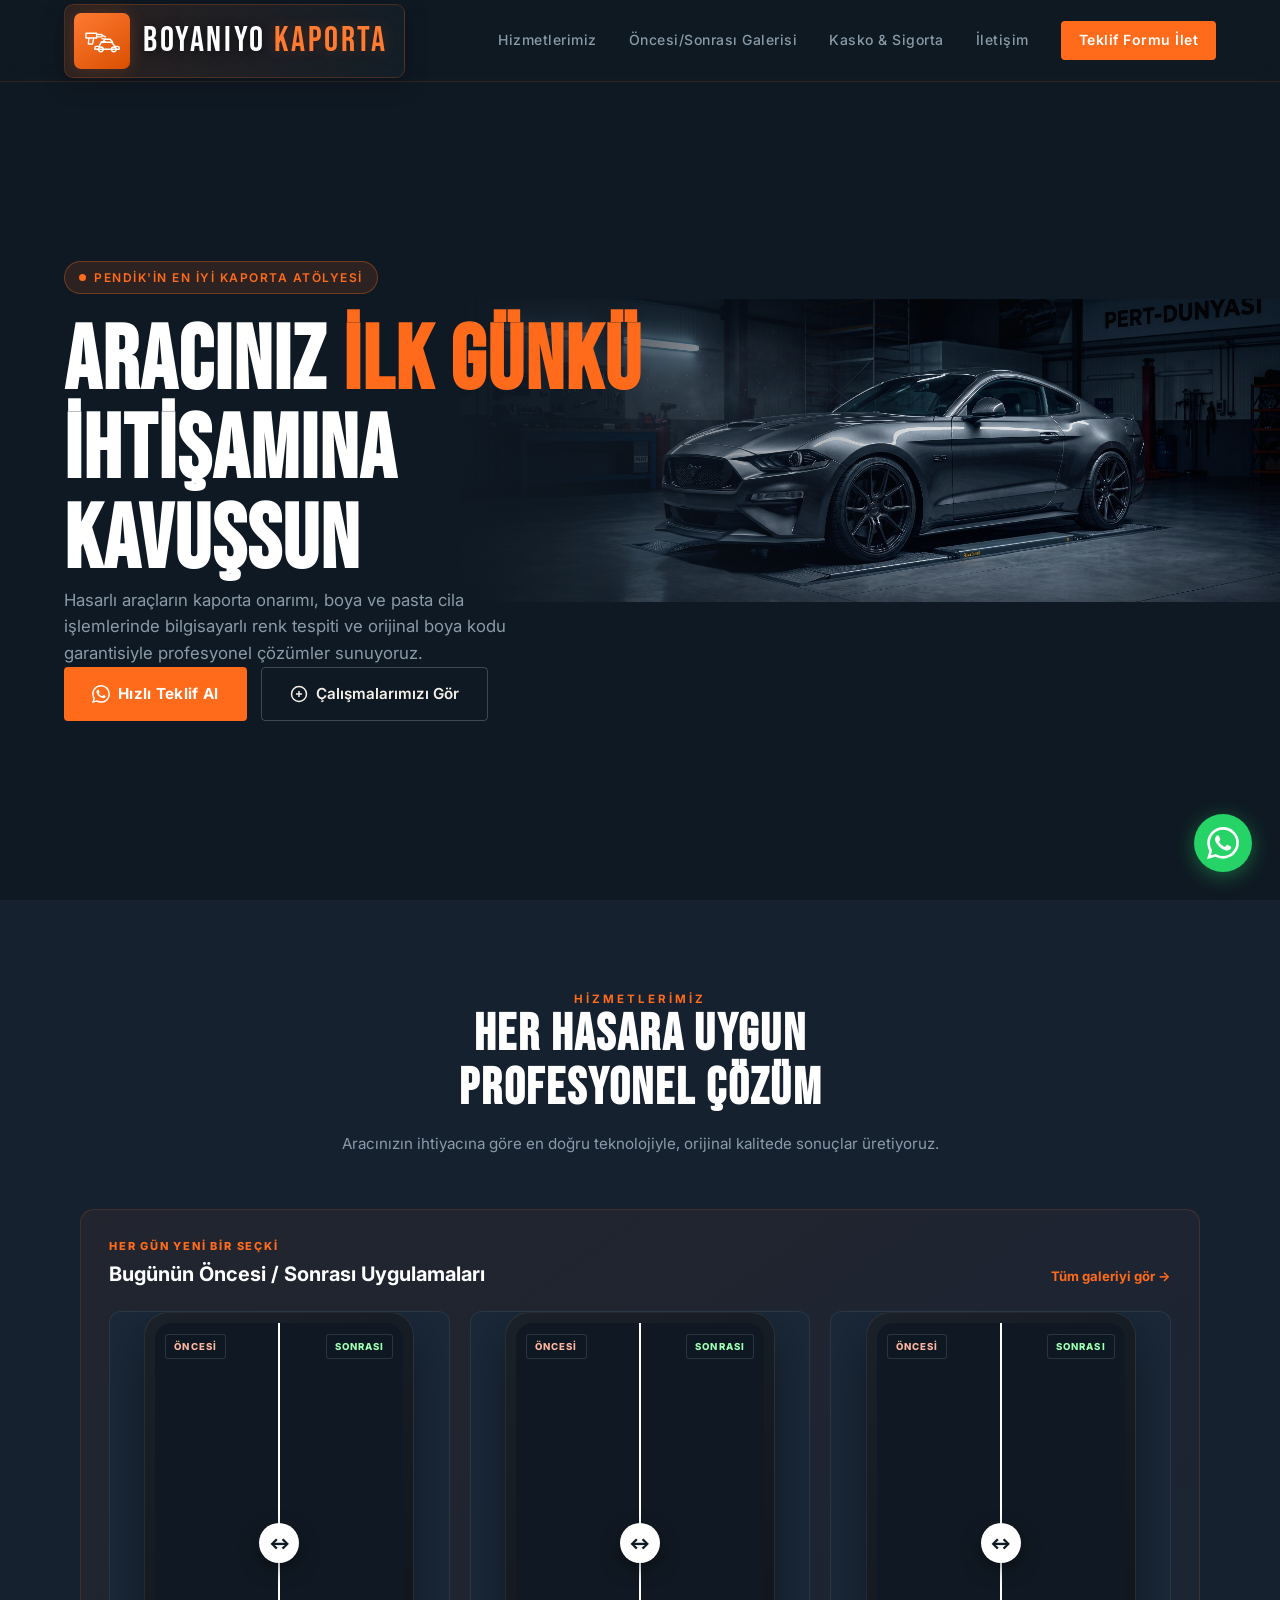
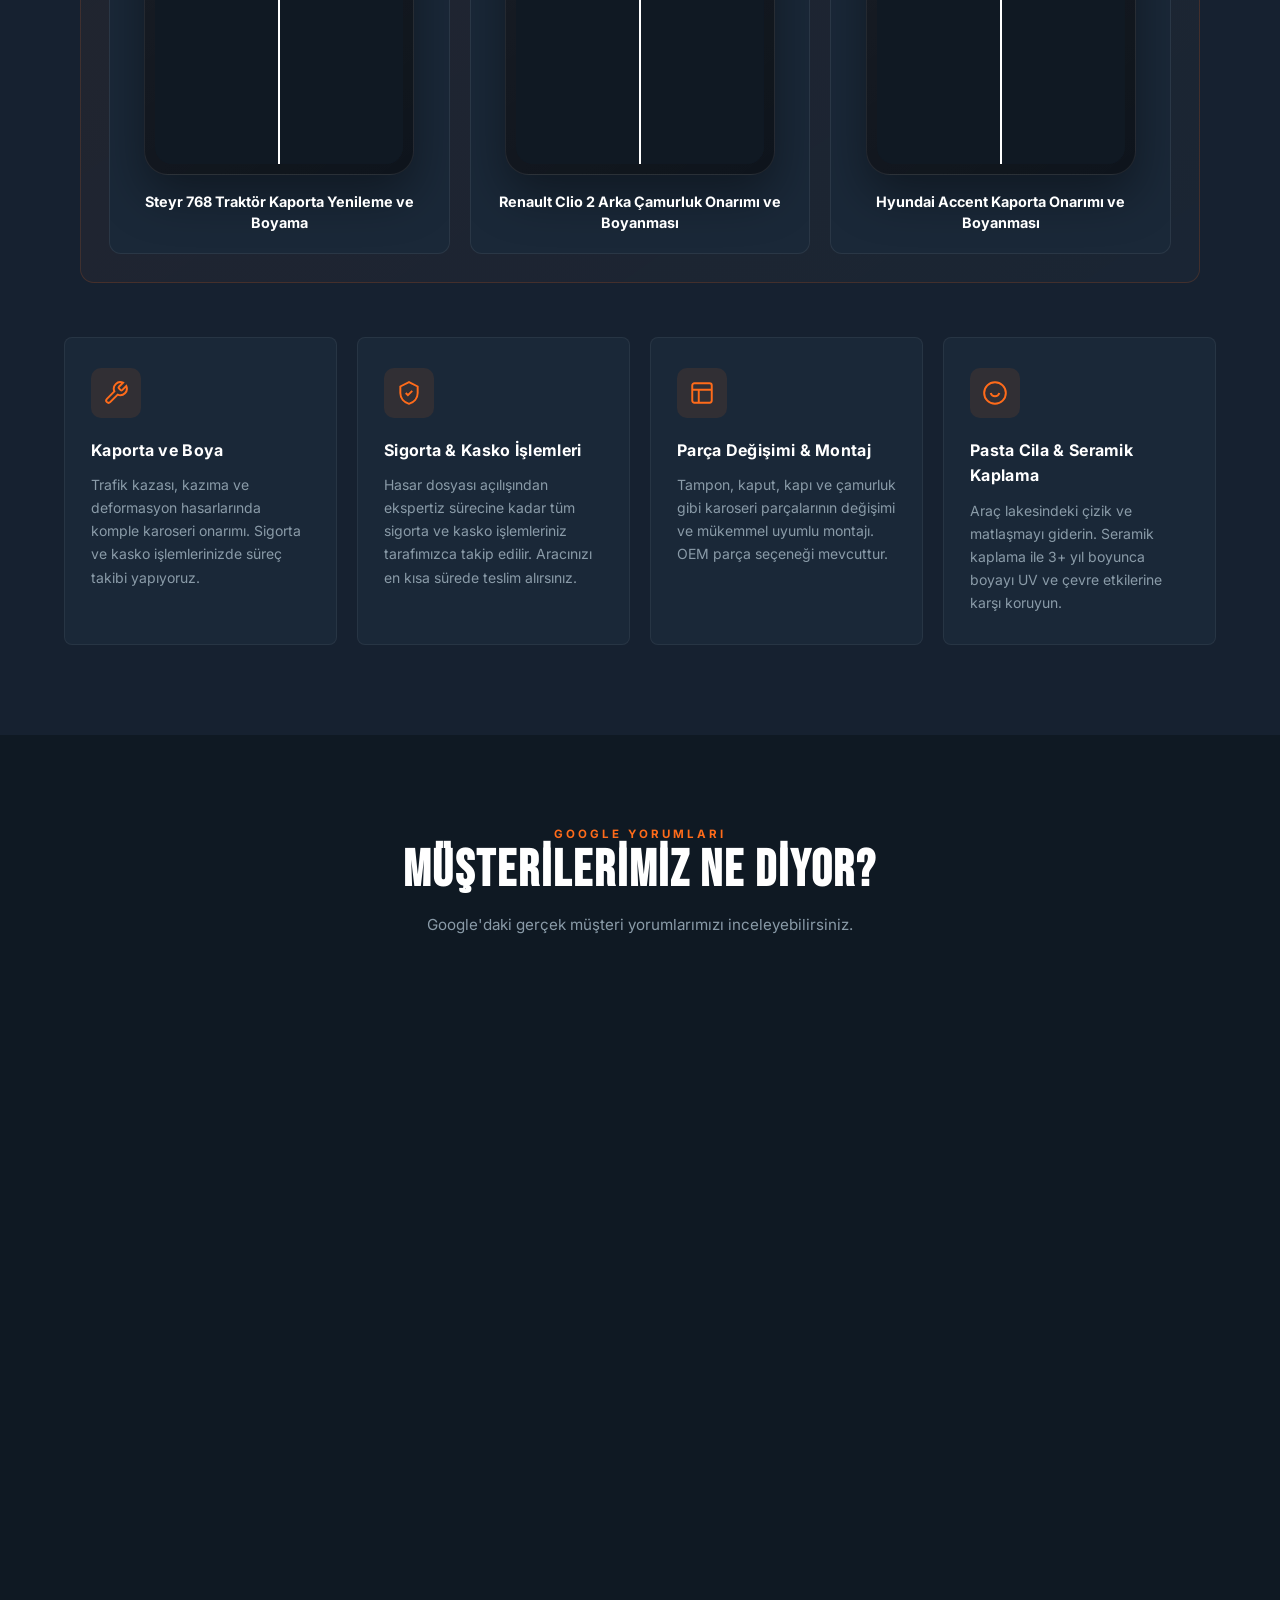
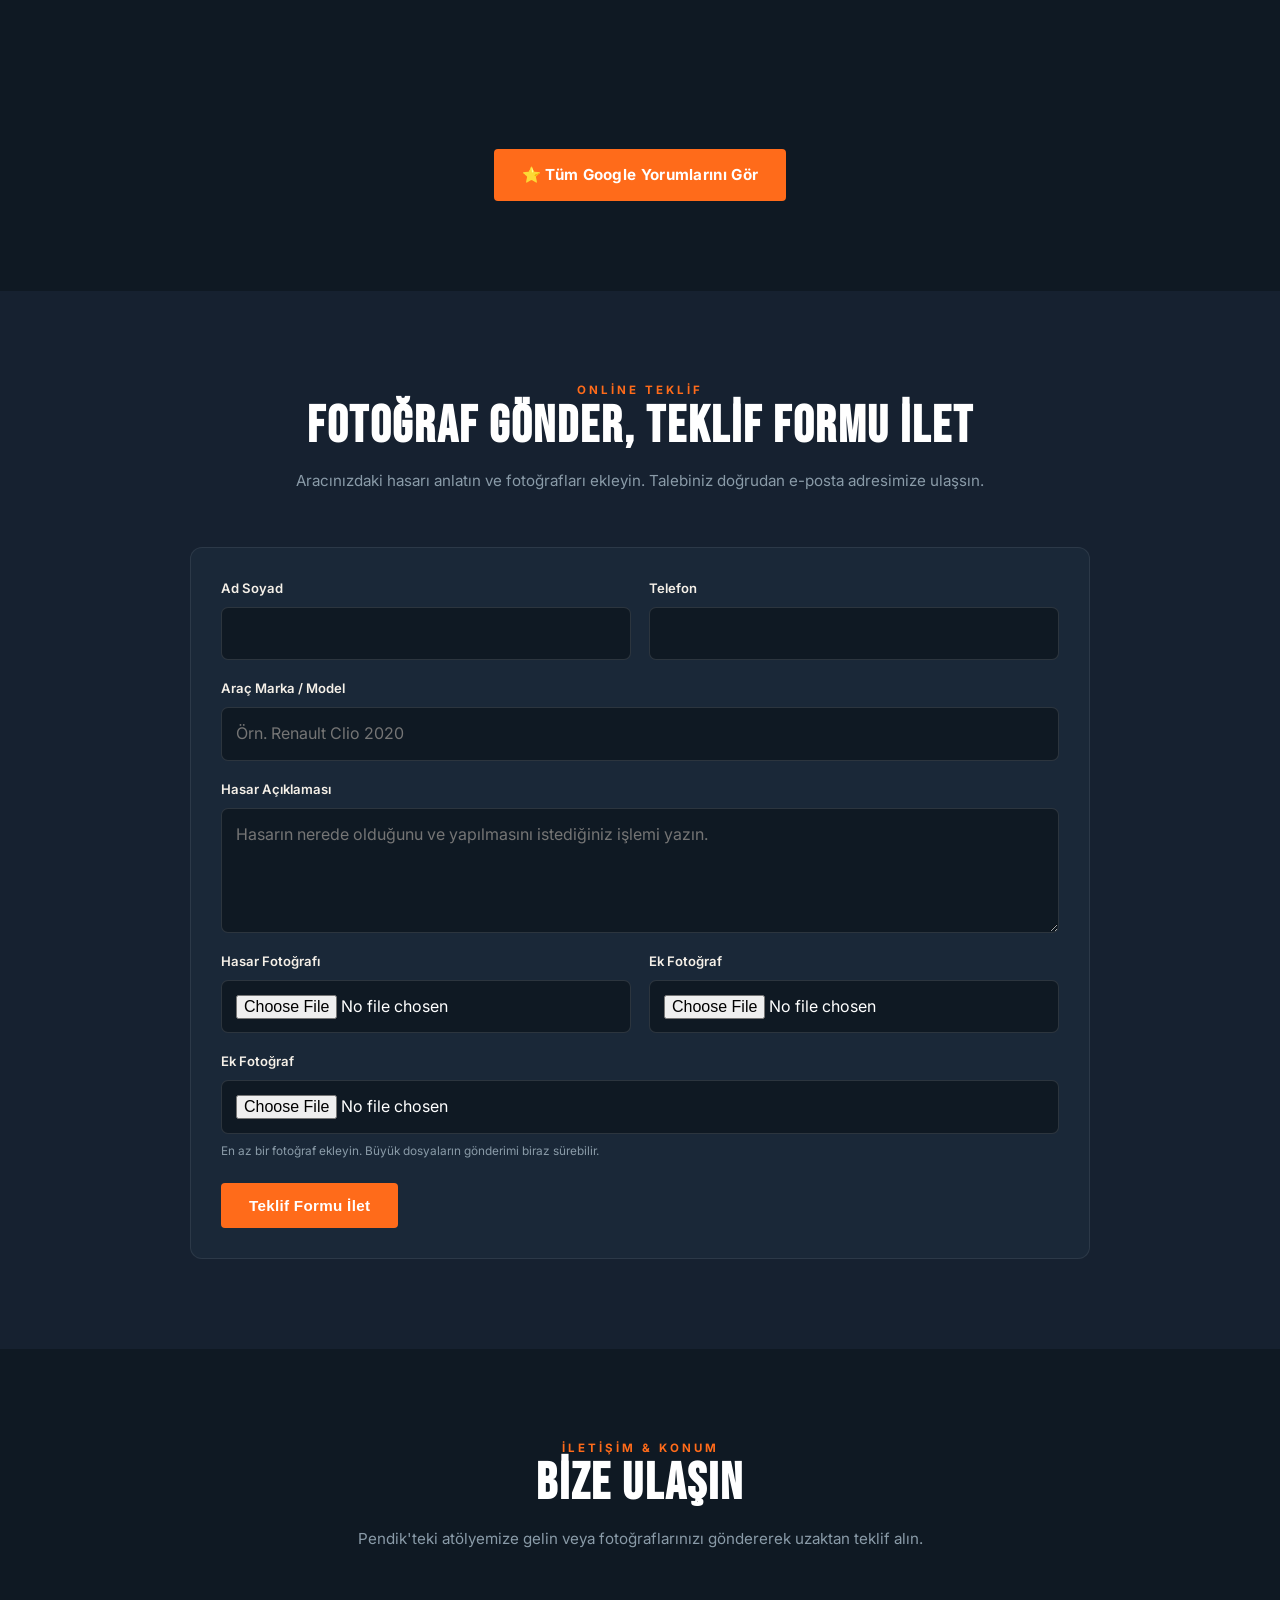
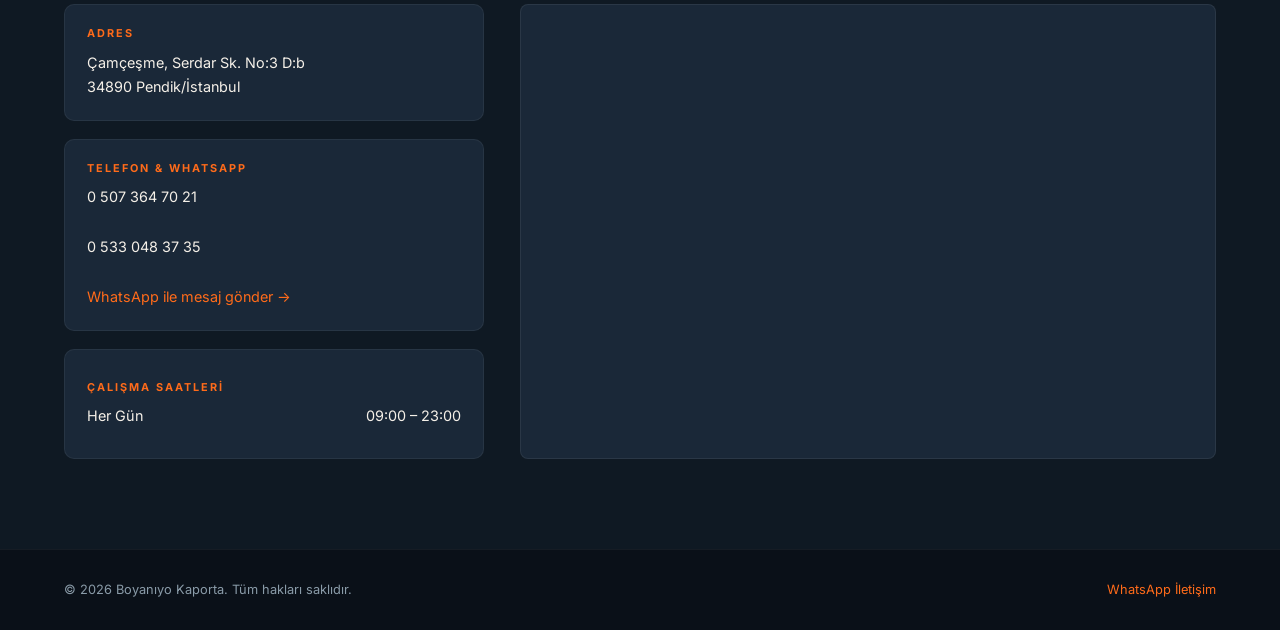
==== commit 8e9fbfc2: "Separate and brighten hero car while redesigning brand logo" ====
--- a/index.html
+++ b/index.html
@@ -43,7 +43,7 @@
       align-items: center;
       justify-content: space-between;
       padding: 0 5%;
-      height: 78px;
+      height: 82px;
       background: rgba(15,25,35,0.92);
       backdrop-filter: blur(10px);
       border-bottom: 1px solid rgba(255,107,26,0.15);
@@ -53,8 +53,8 @@
     .logo {
       display: flex;
       align-items: center;
-      gap: 12px;
-      padding: 7px 14px 7px 8px;
+      gap: 13px;
+      padding: 8px 16px 8px 9px;
       text-decoration: none;
       background: linear-gradient(90deg, rgba(255,107,26,0.12), rgba(255,255,255,0.025));
       border: 1px solid rgba(255,107,26,0.22);
@@ -70,19 +70,19 @@
     }
 
     .logo-icon {
-      width: 48px; height: 48px;
+      width: 56px; height: 56px;
       background: linear-gradient(145deg, #ff7b32, var(--orange-dark));
       border-radius: 7px;
       display: flex; align-items: center; justify-content: center;
       box-shadow: 0 0 18px rgba(255,107,26,0.22);
     }
 
-    .logo-icon svg { width: 27px; height: 27px; fill: white; }
+    .logo-icon svg { width: 38px; height: 30px; color: white; }
 
     .logo-text {
       font-family: 'Bebas Neue', sans-serif;
-      font-size: 2.05rem;
-      letter-spacing: 2.5px;
+      font-size: 2.2rem;
+      letter-spacing: 2.6px;
       color: #fff;
       line-height: 1;
       text-shadow: 0 2px 12px rgba(0,0,0,0.55);
@@ -96,9 +96,9 @@
     @media (max-width: 1050px) {
       header { height: 72px; }
       .logo { padding: 5px 10px 5px 6px; gap: 9px; }
-      .logo-icon { width: 42px; height: 42px; }
-      .logo-icon svg { width: 24px; height: 24px; }
-      .logo-text { font-size: 1.65rem; letter-spacing: 1.8px; }
+      .logo-icon { width: 44px; height: 44px; }
+      .logo-icon svg { width: 31px; height: 25px; }
+      .logo-text { font-size: 1.72rem; letter-spacing: 1.9px; }
       nav { gap: 18px; }
     }
 
@@ -106,7 +106,7 @@
       header { height: 72px; }
       .logo { padding: 5px 10px 5px 6px; gap: 8px; }
       .logo-icon { width: 38px; height: 38px; }
-      .logo-icon svg { width: 22px; height: 22px; }
+      .logo-icon svg { width: 27px; height: 22px; }
       .logo-text { font-size: 1.5rem; letter-spacing: 1.6px; }
     }
 
@@ -144,47 +144,64 @@
       align-items: center;
       position: relative;
       overflow: hidden;
-      padding: 78px 5% 0;
+      padding: 82px 5% 0;
     }
 
     .hero-bg {
       position: absolute;
       inset: 0;
-      background-image:
+      overflow: hidden;
+      background:
+        linear-gradient(0deg, rgba(15,25,35,0.58) 0%, rgba(15,25,35,0.03) 48%, rgba(15,25,35,0.20) 100%),
+        #0F1923;
+    }
+
+    .hero-bg::before {
+      content: '';
+      position: absolute;
+      top: 0;
+      right: 0;
+      bottom: 0;
+      left: 34%;
+      background: url("Gemini_Generated_Image_9d4v9p9d4v9p9d4v.png?v=20260721-2") right center / 100% auto no-repeat;
+      filter: brightness(1.34) contrast(1.08) saturate(1.05);
+      transform: translateX(3%);
+    }
+
+    .hero-bg::after {
+      content: '';
+      position: absolute;
+      inset: 0;
+      background:
         linear-gradient(90deg,
-          rgba(15,25,35,0.98) 0%,
-          rgba(15,25,35,0.93) 24%,
-          rgba(15,25,35,0.72) 46%,
-          rgba(15,25,35,0.16) 72%,
-          rgba(15,25,35,0.32) 100%
+          rgba(15,25,35,0.99) 0%,
+          rgba(15,25,35,0.97) 32%,
+          rgba(15,25,35,0.88) 43%,
+          rgba(15,25,35,0.46) 55%,
+          rgba(15,25,35,0.10) 72%,
+          rgba(15,25,35,0.04) 100%
         ),
         linear-gradient(0deg,
-          rgba(15,25,35,0.72) 0%,
-          rgba(15,25,35,0.08) 42%,
-          rgba(15,25,35,0.26) 100%
-        ),
-        url("Gemini_Generated_Image_9d4v9p9d4v9p9d4v.png?v=20260721-1");
-      background-size: cover, cover, auto 74%;
-      background-position: center, center, 88% center;
-      background-repeat: no-repeat;
-      transform: scale(1.015);
-    }
-
-    @media (max-width: 640px) {
-      .hero-bg {
-        background-image:
-          linear-gradient(90deg,
-            rgba(15,25,35,0.97) 0%,
-            rgba(15,25,35,0.87) 46%,
-            rgba(15,25,35,0.48) 100%
-          ),
-          linear-gradient(0deg,
-            rgba(15,25,35,0.82) 0%,
-            rgba(15,25,35,0.16) 48%,
-            rgba(15,25,35,0.42) 100%
-          ),
-          url("Gemini_Generated_Image_9d4v9p9d4v9p9d4v.png?v=20260721-1");
-        background-position: 64% center;
+          rgba(15,25,35,0.66) 0%,
+          rgba(15,25,35,0.02) 40%,
+          rgba(15,25,35,0.18) 100%
+        );
+      pointer-events: none;
+    }
+
+    @media (max-width: 900px) {
+      .hero-bg::before {
+        left: 26%;
+        background-size: auto 62%;
+        background-position: right center;
+        filter: brightness(1.24) contrast(1.06) saturate(1.03);
+        transform: translateX(18%);
+      }
+
+      .hero-bg::after {
+        background:
+          linear-gradient(90deg, rgba(15,25,35,0.98) 0%, rgba(15,25,35,0.91) 48%, rgba(15,25,35,0.42) 100%),
+          linear-gradient(0deg, rgba(15,25,35,0.76) 0%, rgba(15,25,35,0.08) 48%, rgba(15,25,35,0.30) 100%);
       }
     }
 
@@ -1046,7 +1063,14 @@
 <header id="top">
   <a href="#" class="logo" aria-label="Boyanıyo Kaporta Ana Sayfa">
     <div class="logo-icon">
-      <svg viewBox="0 0 24 24" xmlns="http://www.w3.org/2000/svg"><path d="M3 10.5L4.5 6h15l1.5 4.5M3 10.5v5h1.5M3 10.5H1.5M20.5 10.5v5H19M20.5 10.5H22M4.5 15.5a2 2 0 1 0 4 0 2 2 0 0 0-4 0m11 0a2 2 0 1 0 4 0 2 2 0 0 0-4 0M6.5 15.5h7"/></svg>
+      <svg viewBox="0 0 64 40" fill="none" stroke="currentColor" stroke-width="2.4" stroke-linecap="round" stroke-linejoin="round" aria-hidden="true">
+        <path d="M5 7h18v8H5zM23 9h9v4h-9M10 15h8l-2 10h-7z"/>
+        <path d="M33 11l5 2M32 16l6 1M31 21h7"/>
+        <path d="M22 29h5l4-7h17l6 7h4c2 0 3 1 3 3v2H20v-2c0-2 1-3 2-3z"/>
+        <path d="M33 22l4-5h9l4 5"/>
+        <circle cx="30" cy="34" r="4"/>
+        <circle cx="52" cy="34" r="4"/>
+      </svg>
     </div>
     <span class="logo-text">BOYANIYO<span> KAPORTA</span></span>
   </a>
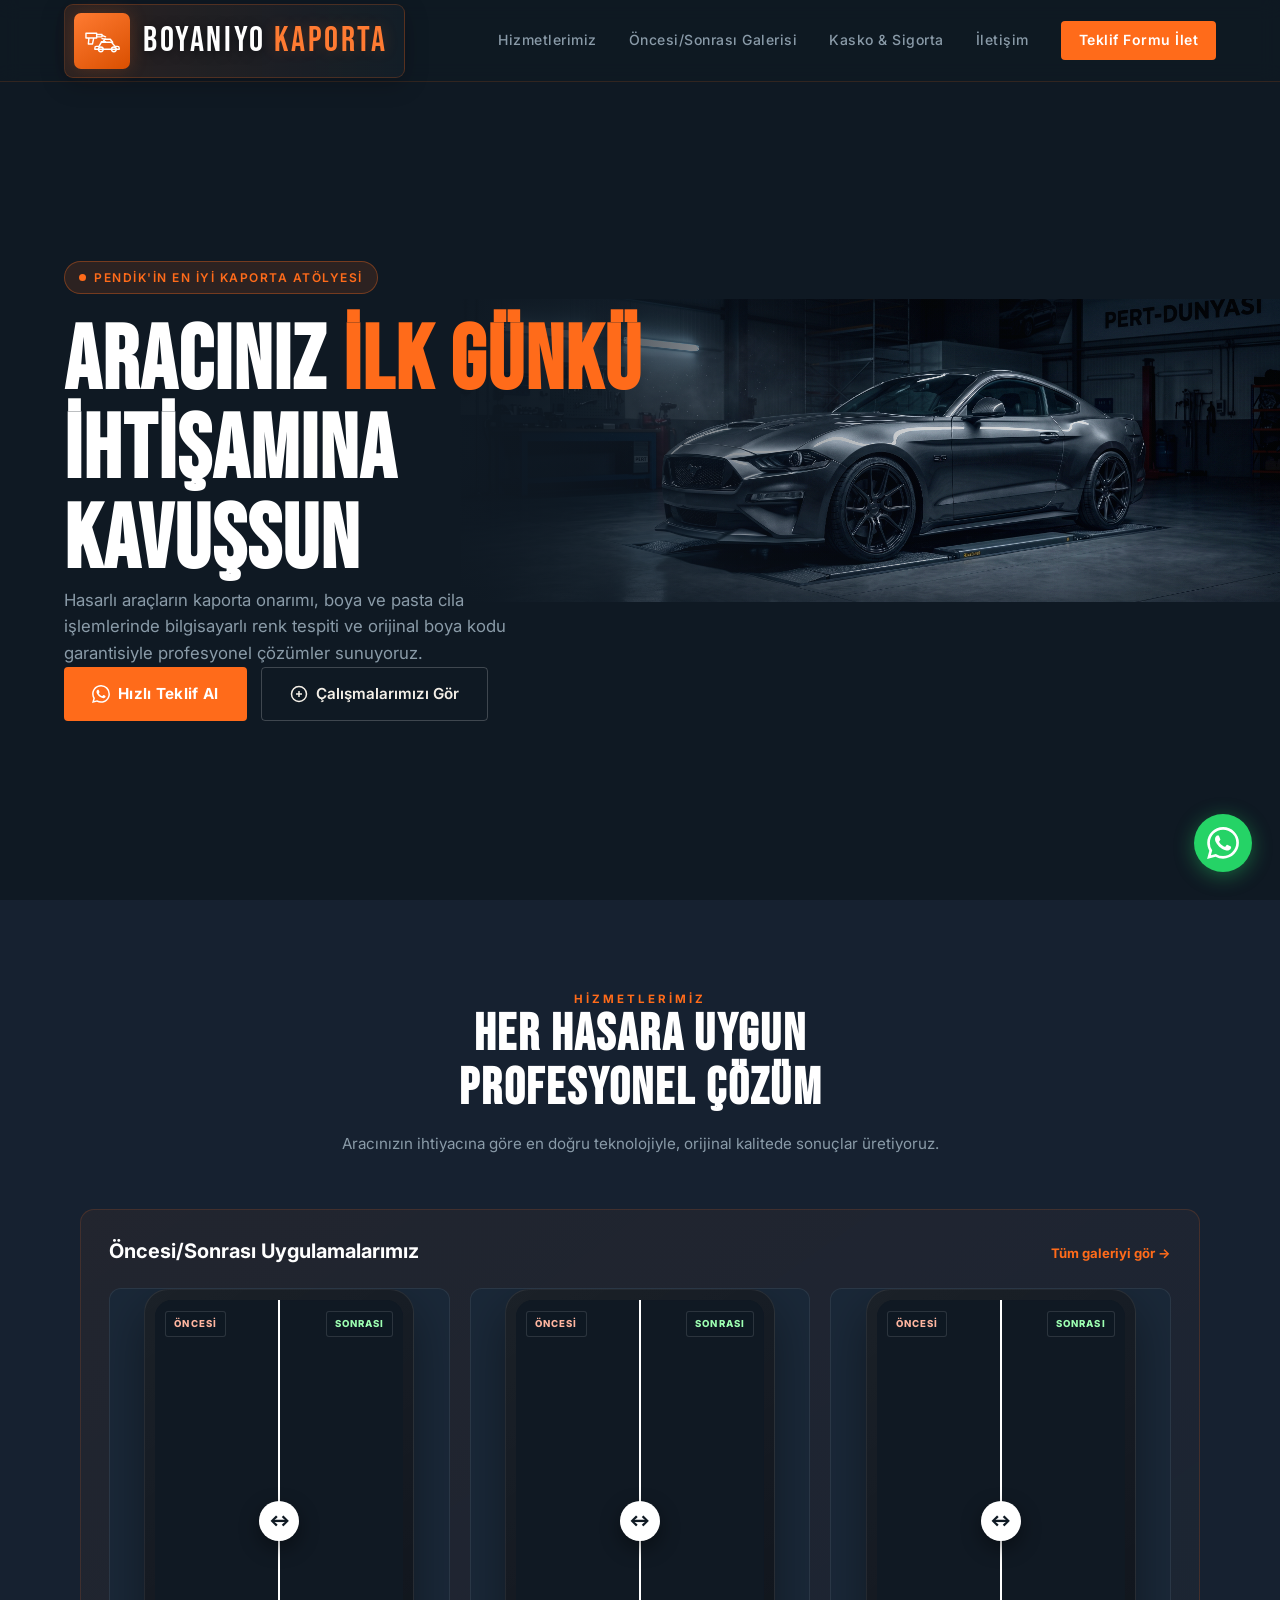
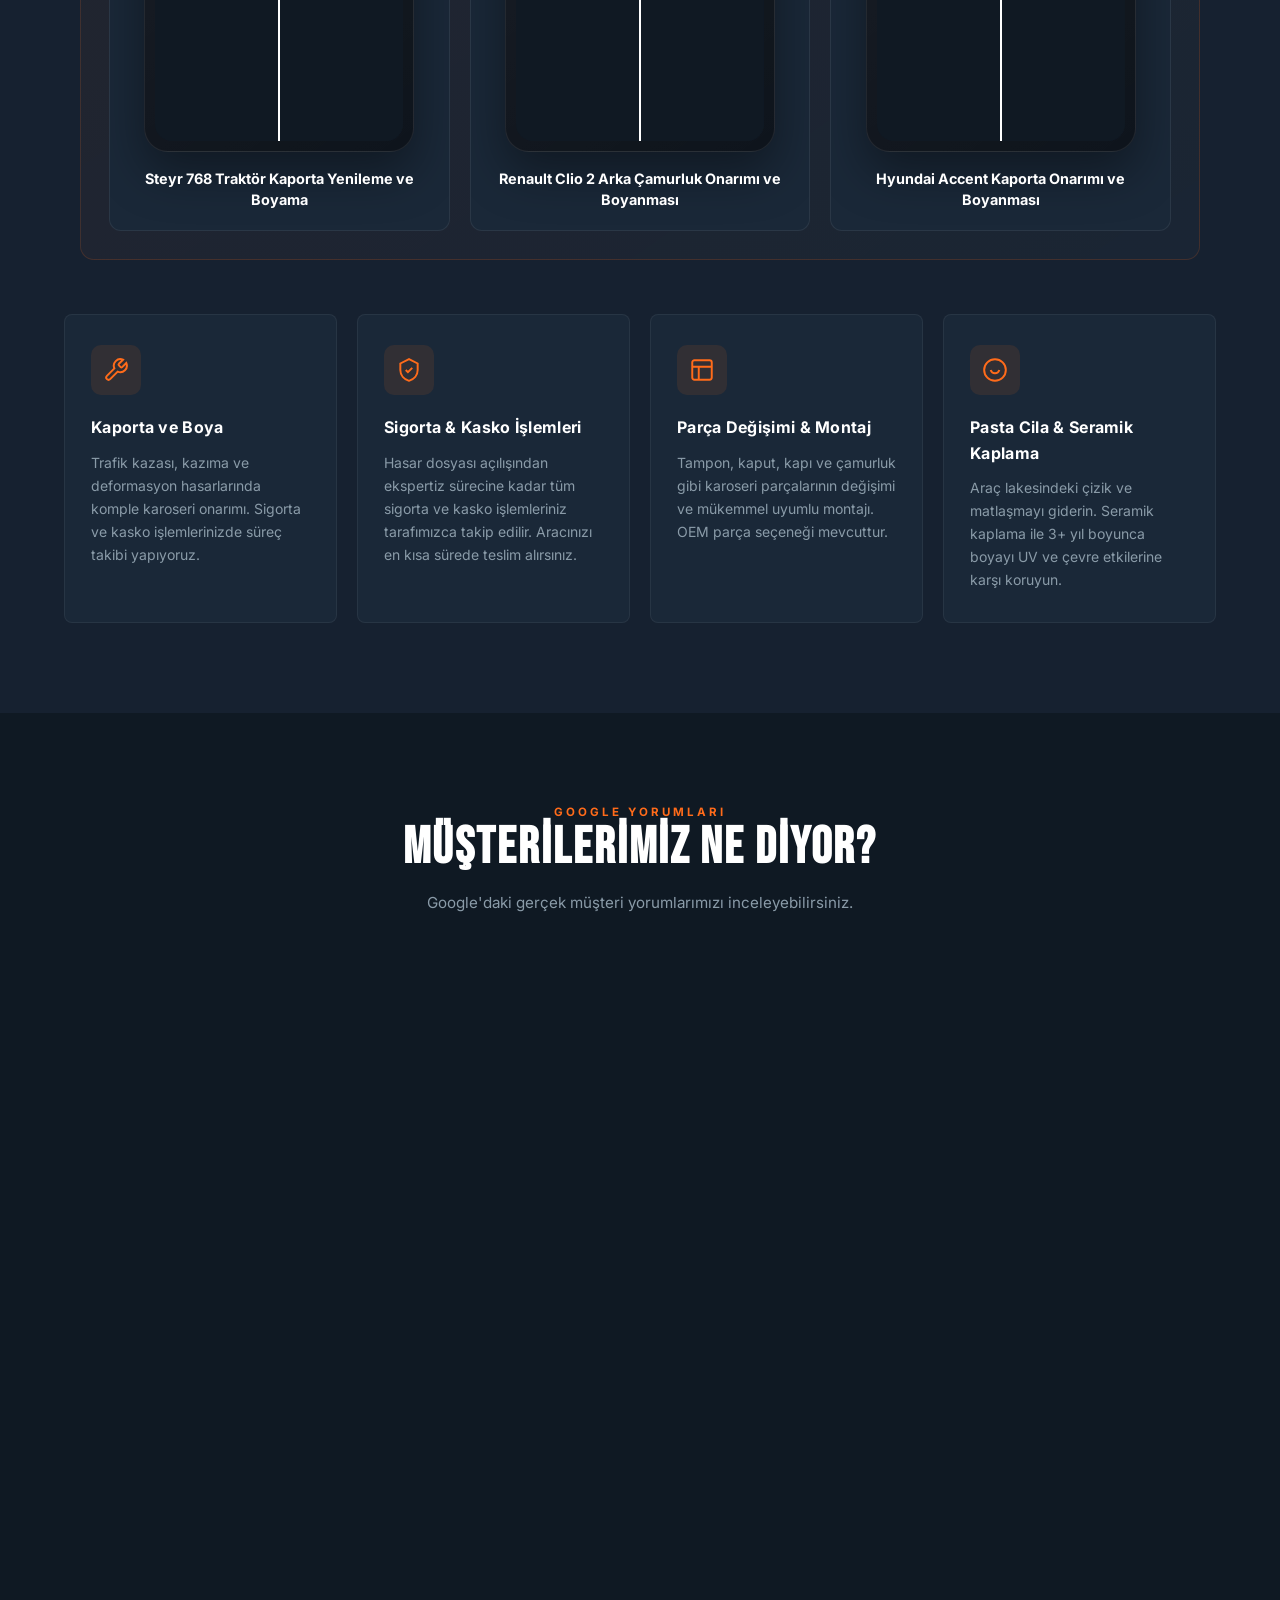
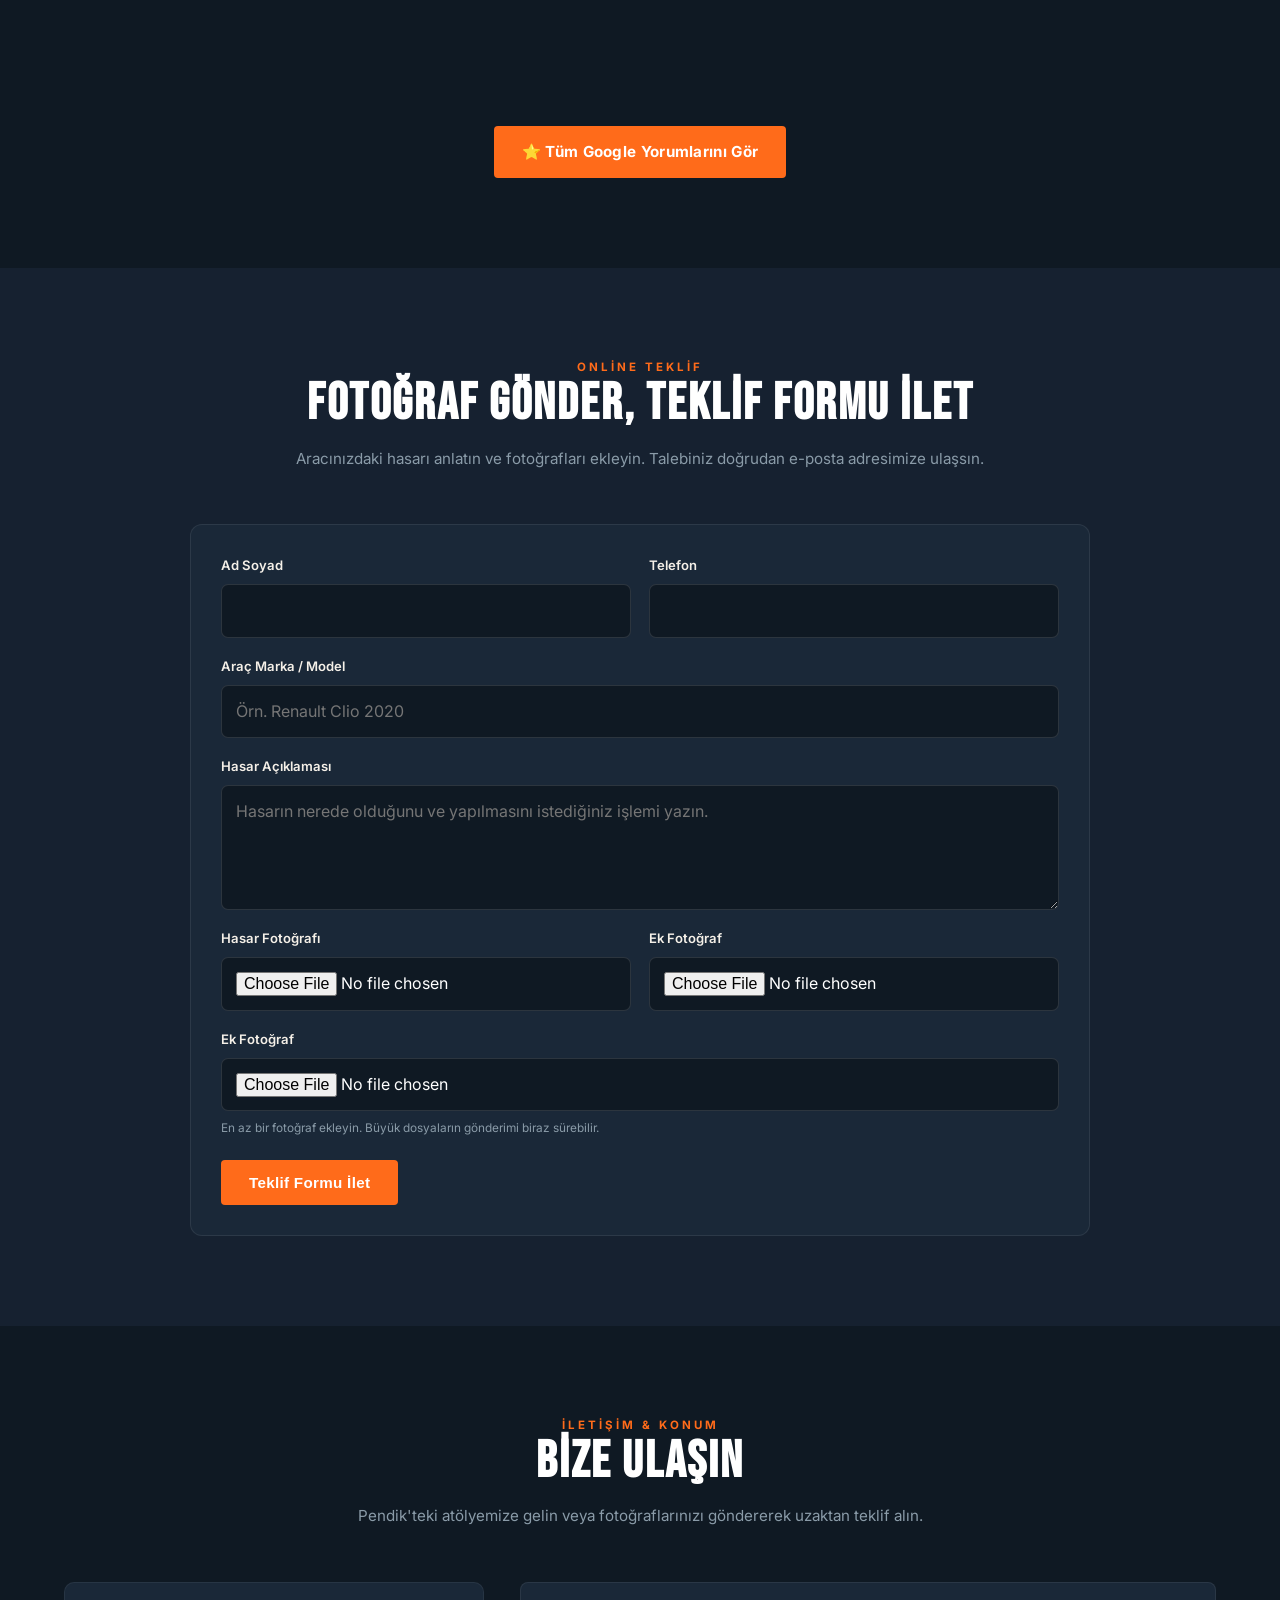
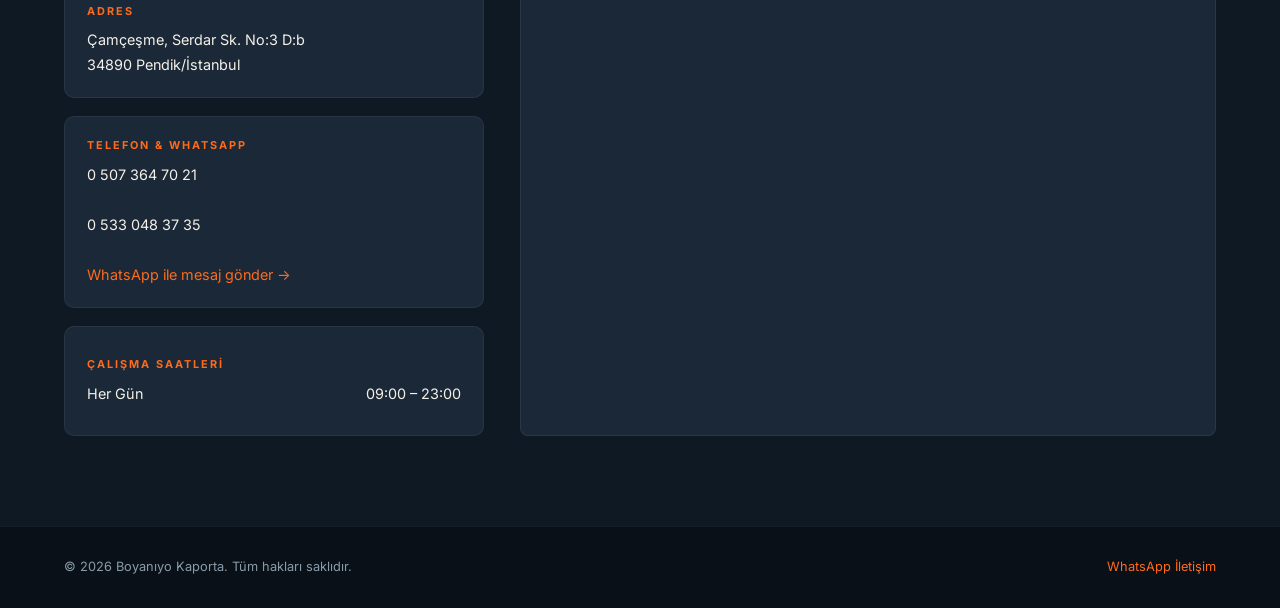
==== commit f6123b68: "Smooth hero image lower transition and simplify showcase title" ====
--- a/index.html
+++ b/index.html
@@ -166,6 +166,22 @@
       background: url("Gemini_Generated_Image_9d4v9p9d4v9p9d4v.png?v=20260721-2") right center / 100% auto no-repeat;
       filter: brightness(1.34) contrast(1.08) saturate(1.05);
       transform: translateX(3%);
+      -webkit-mask-image: linear-gradient(to bottom,
+        #000 0%,
+        #000 56%,
+        rgba(0,0,0,0.94) 61%,
+        rgba(0,0,0,0.68) 67%,
+        rgba(0,0,0,0.30) 72%,
+        transparent 78%
+      );
+      mask-image: linear-gradient(to bottom,
+        #000 0%,
+        #000 56%,
+        rgba(0,0,0,0.94) 61%,
+        rgba(0,0,0,0.68) 67%,
+        rgba(0,0,0,0.30) 72%,
+        transparent 78%
+      );
     }
 
     .hero-bg::after {
@@ -182,8 +198,10 @@
           rgba(15,25,35,0.04) 100%
         ),
         linear-gradient(0deg,
-          rgba(15,25,35,0.66) 0%,
-          rgba(15,25,35,0.02) 40%,
+          rgba(15,25,35,0.78) 0%,
+          rgba(15,25,35,0.52) 8%,
+          rgba(15,25,35,0.25) 18%,
+          rgba(15,25,35,0.07) 32%,
           rgba(15,25,35,0.18) 100%
         );
       pointer-events: none;
@@ -1125,8 +1143,7 @@
   <div class="daily-showcase" aria-labelledby="daily-showcase-title">
     <div class="daily-showcase-head">
       <div>
-        <div class="daily-showcase-kicker">Her Gün Yeni Bir Seçki</div>
-        <h3 class="daily-showcase-title" id="daily-showcase-title">Bugünün Öncesi / Sonrası Uygulamaları</h3>
+        <h3 class="daily-showcase-title" id="daily-showcase-title">Öncesi/Sonrası Uygulamalarımız</h3>
       </div>
       <a class="daily-gallery-link" href="galeri.html">Tüm galeriyi gör →</a>
     </div>
